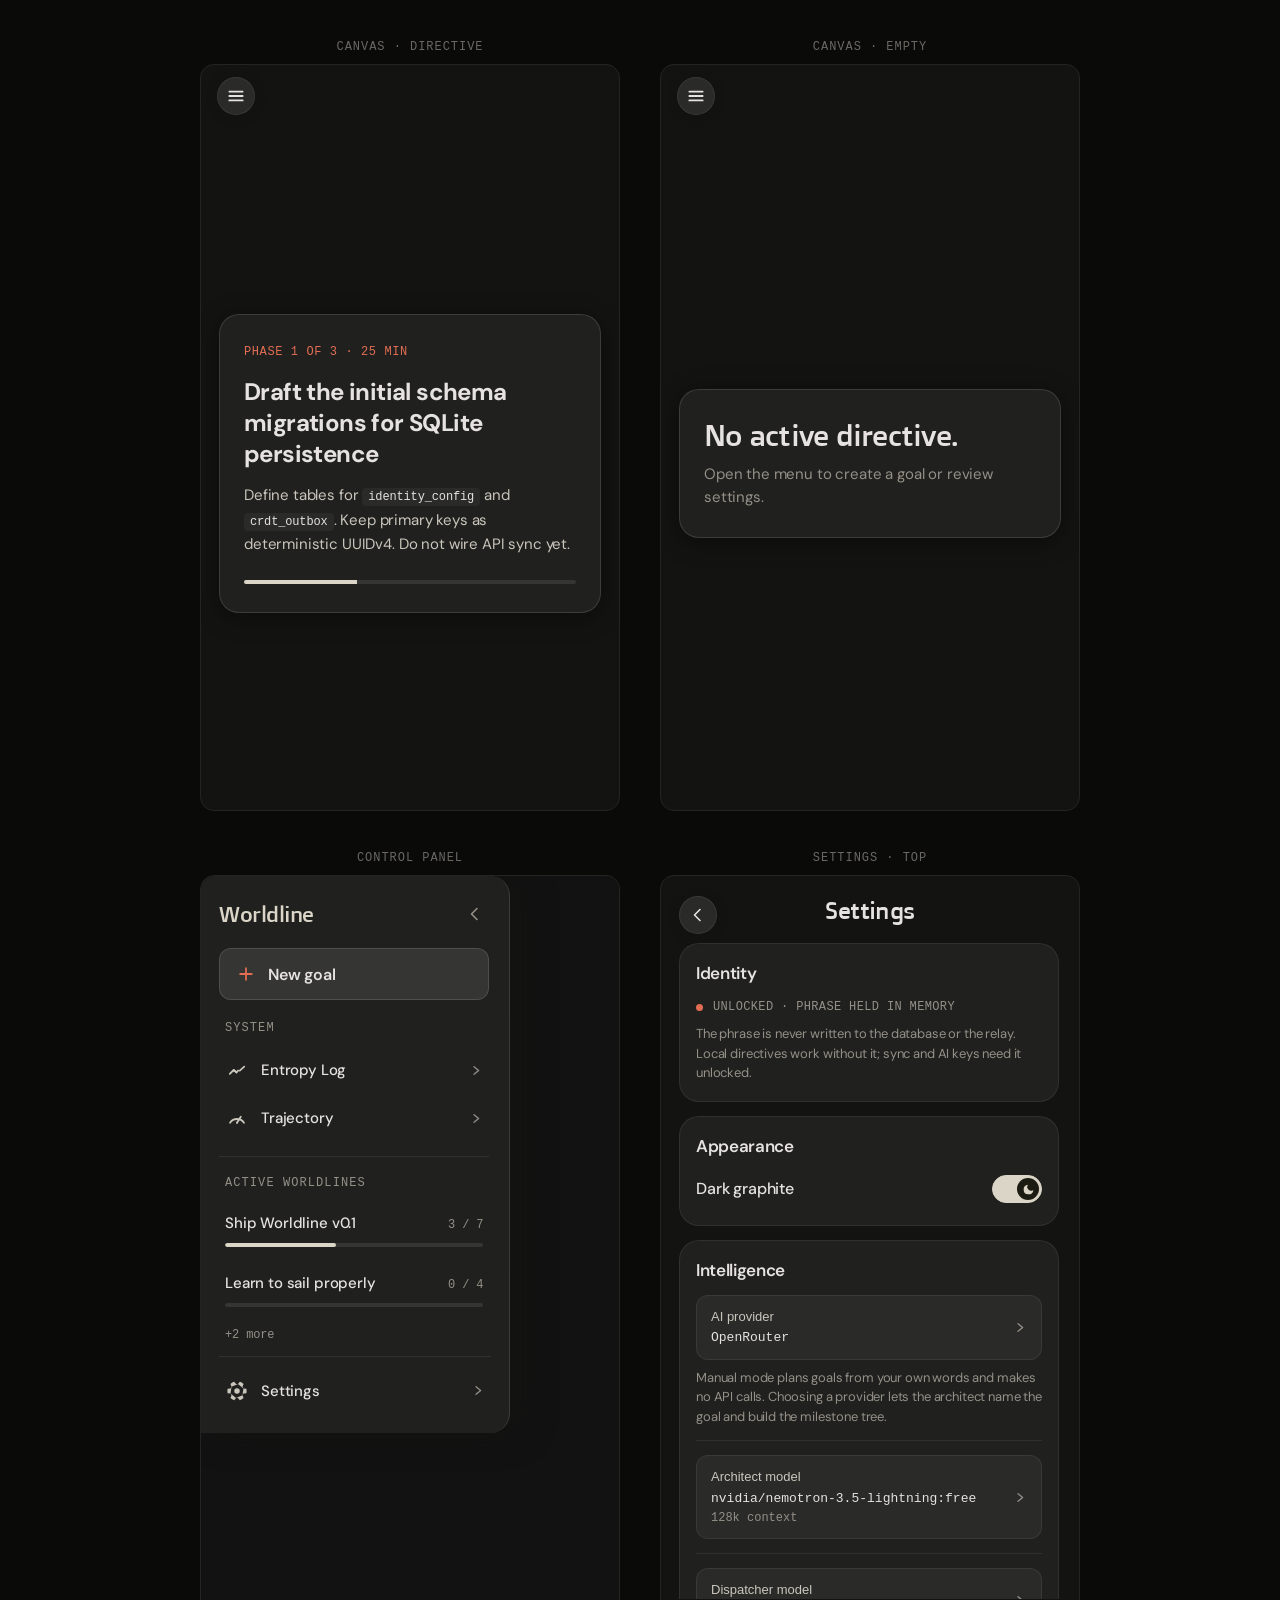
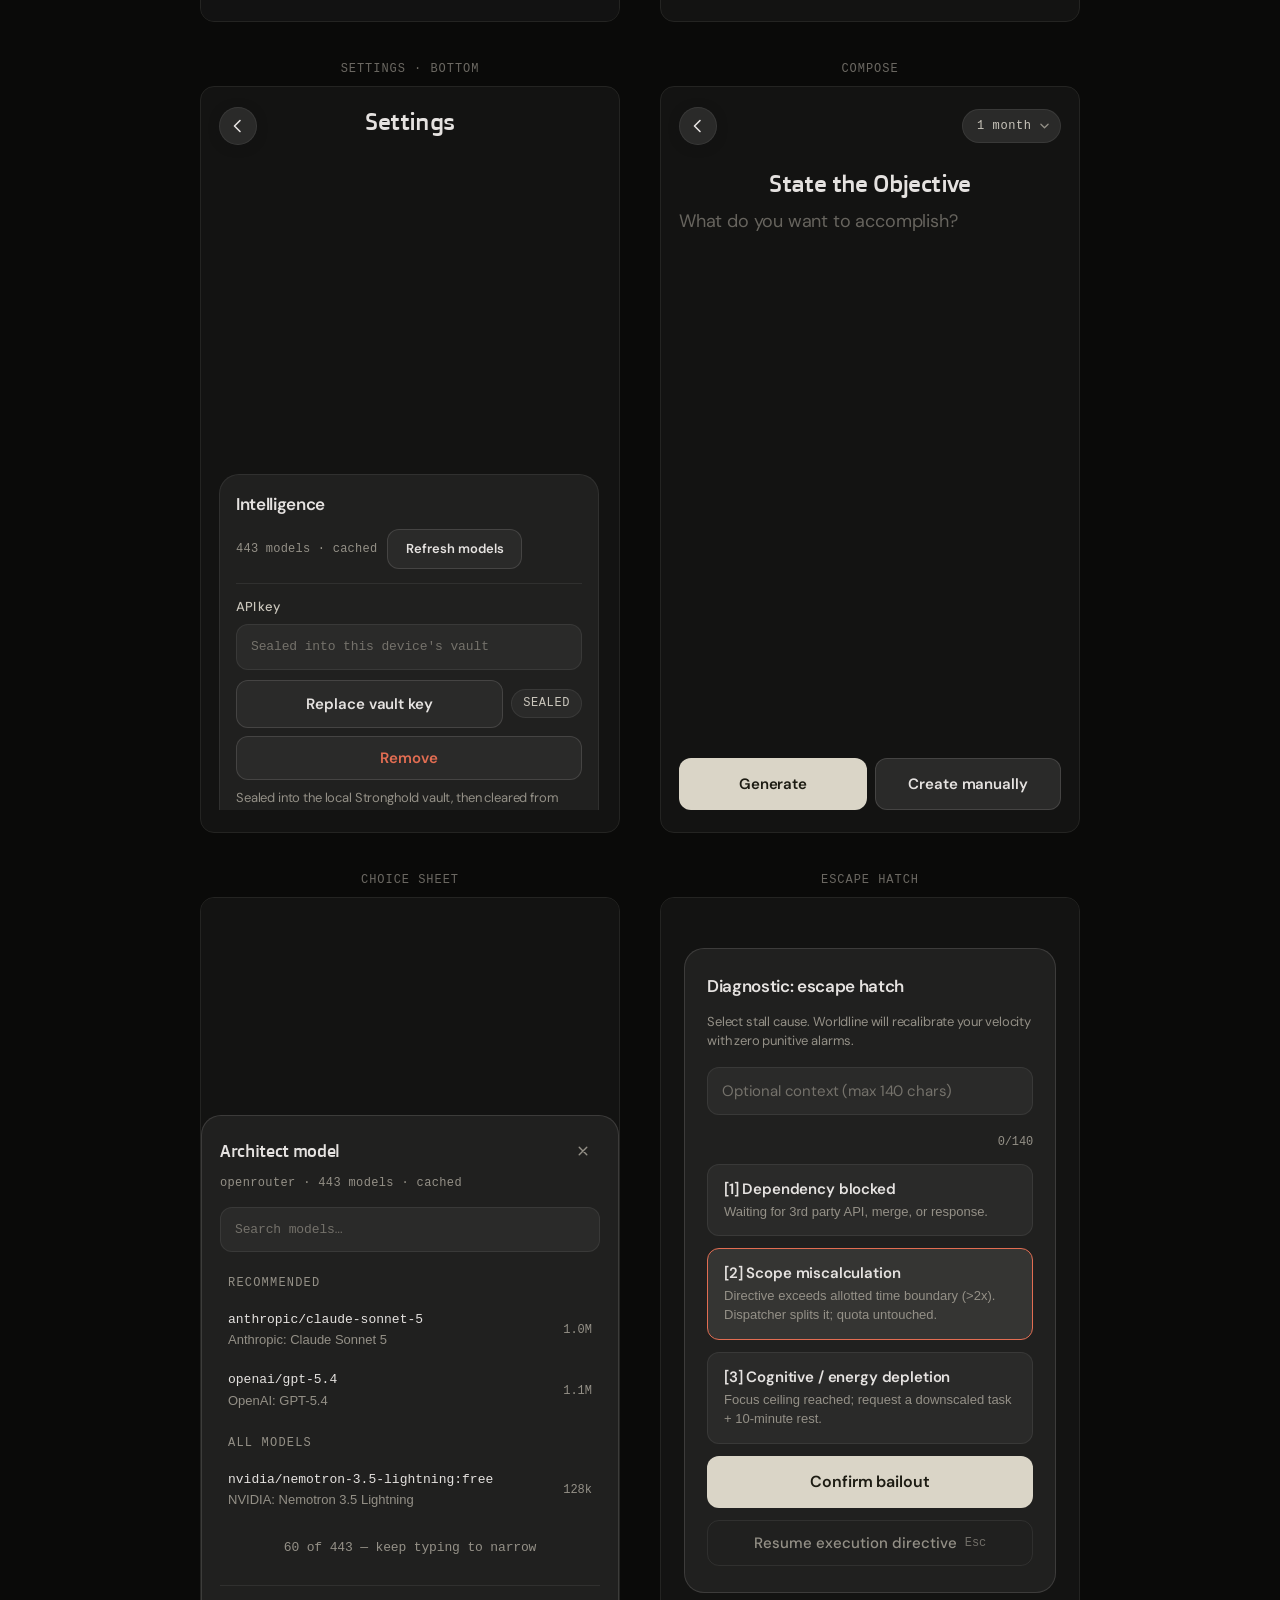
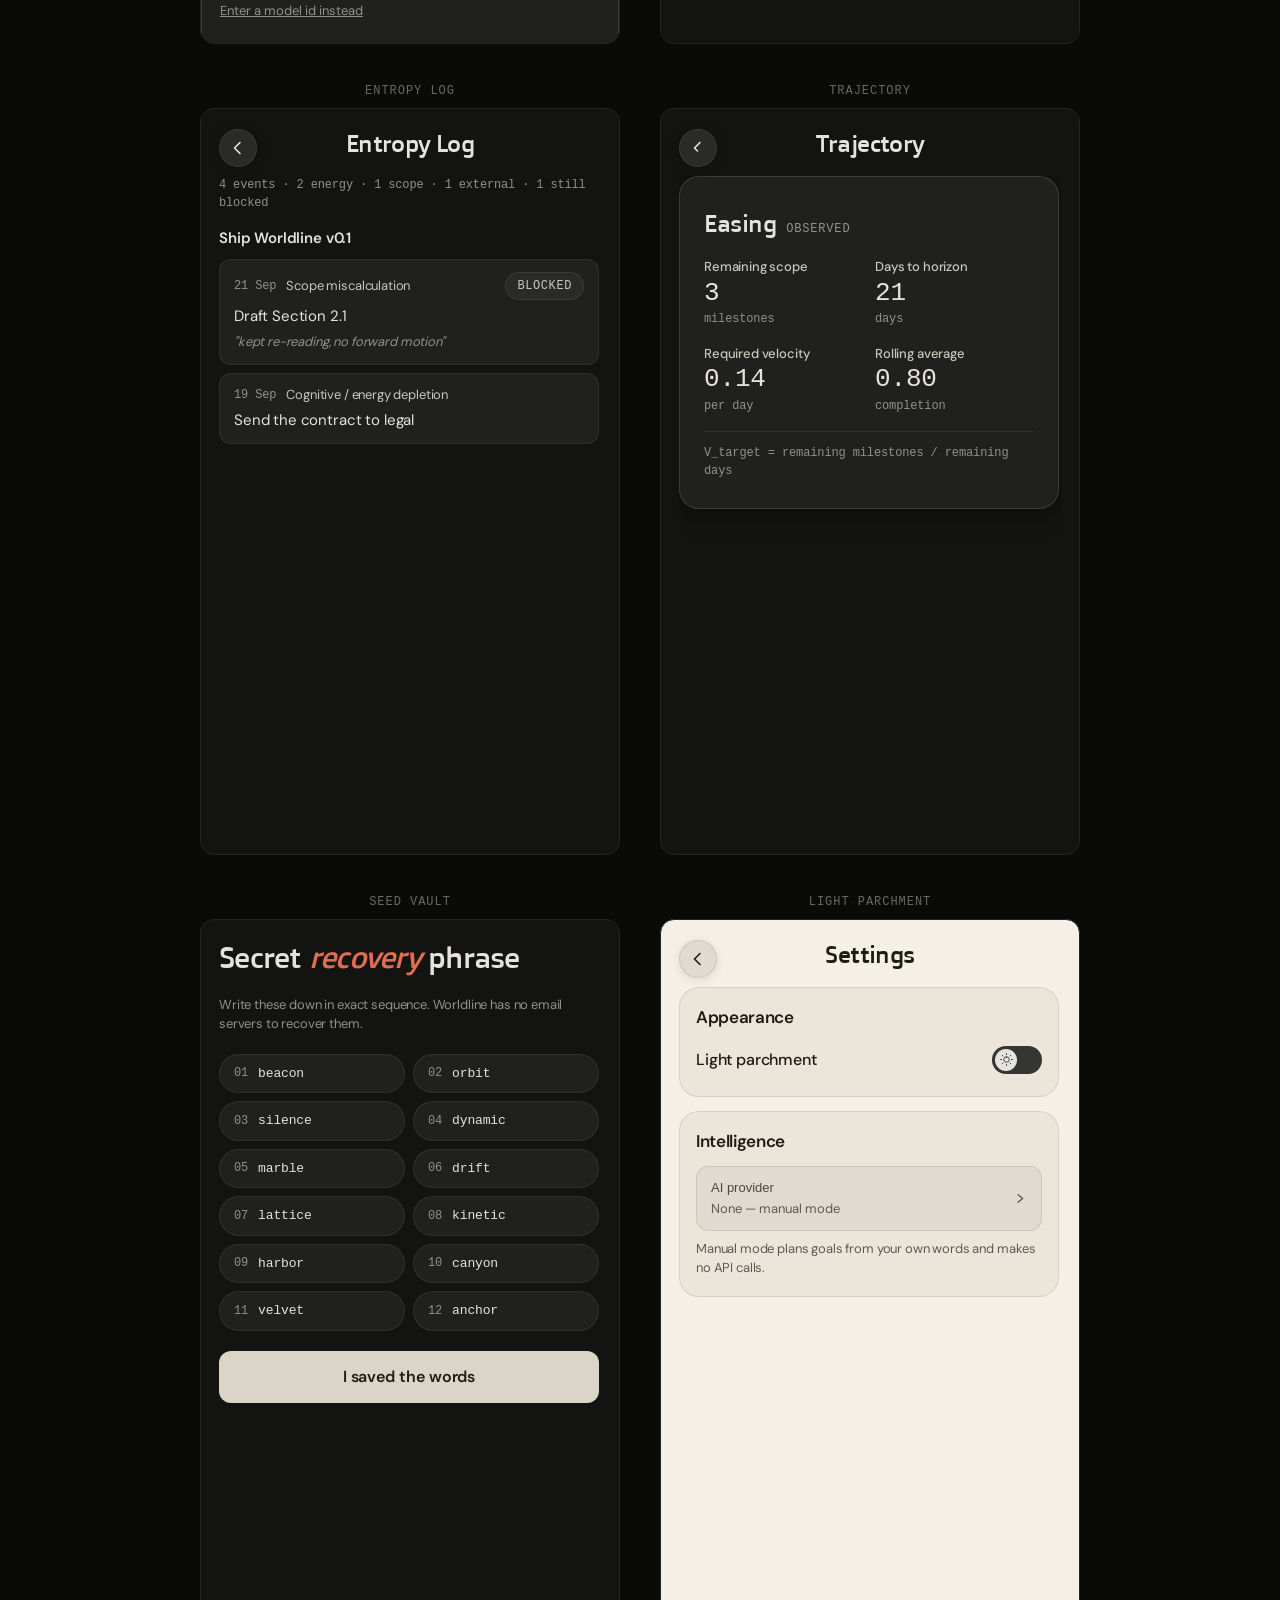
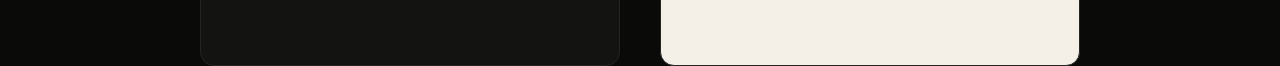
==== crates/wl-app/ui/preview.html @ a393db03 "Remove `set_always_on_top` command and `always_on_top` settings Remove the window pin feature (PRD d" ====
<!DOCTYPE html>
<!--
  Worldline design preview — a static render of every screen's markup
  against the real `public/wl.css`.

  WHY THIS EXISTS. Verifying the UI has historically meant running the
  Tauri shell (needs gtk/webkit headers) or `dx serve` and driving a real
  browser. Both are slow, and `dx serve` needs the wasm module to boot
  before anything is visible, which makes a headless screenshot of a
  partially-booted app worthless. So the visual pass had been done by
  reading the stylesheet, which is exactly how thirteen rules came to
  reference a token that was defined nowhere.

  This harness removes the wasm from the loop entirely: the markup below
  is the same class structure the rsx emits, and it loads the same
  stylesheet the app ships. What you see is what the app renders. It is
  DEV-ONLY and deliberately NOT copied into the Tauri bundle — it lives
  beside `index.html` rather than in `public/`, so `dx`'s asset copier
  never sees it.

  Open it directly:  firefox crates/wl-app/ui/preview.html
  or serve the ui/ directory and visit /preview.html.
-->
<html lang="en">
  <head>
    <meta charset="UTF-8" />
    <meta name="viewport" content="width=device-width, initial-scale=1.0" />
    <title>Worldline — design preview</title>
    <link rel="stylesheet" href="./public/wl.css" />
    <style>
      /* Harness chrome ONLY. Nothing here touches a wl- class. */
      body {
        max-width: none;
        background: #0a0a09;
        overflow: auto;
        padding: 40px 20px 80px;
      }
      .harness {
        display: flex;
        flex-wrap: wrap;
        gap: 40px;
        align-items: flex-start;
        justify-content: center;
      }
      .frame {
        display: flex;
        flex-direction: column;
        gap: 10px;
        align-items: center;
      }
      .frame > figcaption {
        font: 500 12px ui-monospace, Menlo, monospace;
        letter-spacing: 0.08em;
        text-transform: uppercase;
        color: #6b6862;
      }
      /* Exactly the app's own viewport, so what is checked here is the
         layout that ships. */
      .phone {
        width: 420px;
        height: 747px;
        position: relative;
        overflow: hidden;
        border-radius: 14px;
        border: 1px solid #242422;
        background: var(--wl-canvas);
        display: flex;
        flex-direction: column;
        padding: 20px 18px 22px;
      }
      .phone > * { flex: 1; min-height: 0; }
    </style>
  </head>
  <body>
    <div class="harness">

      <!-- ================= CANVAS: active directive ================= -->
      <figure class="frame">
        <figcaption>canvas · directive</figcaption>
        <div class="phone">
          <div class="wl-root">
            <div class="wl-float-layer">
              <button class="wl-circle-btn wl-float-menu" aria-label="Open navigation">
                <svg class="wl-icon wl-icon-menu" viewBox="0 0 18 18" fill="none" stroke="currentColor" stroke-width="1.6" stroke-linecap="round" aria-hidden="true"><path d="M3 5h12M3 9h12M3 13h12" /></svg>
              </button>
            </div>
            <main class="wl-directive-container">
              <div class="wl-directive-card wl-card-enter">
                <div class="wl-directive-step-badge">Phase 1 of 3 · 25 min</div>
                <h1 class="wl-directive-title">Draft the initial schema migrations for SQLite persistence</h1>
                <p class="wl-directive-instruction">Define tables for <code class="wl-code">identity_config</code> and <code class="wl-code">crdt_outbox</code>. Keep primary keys as deterministic UUIDv4. Do not wire API sync yet.</p>
                <div class="wl-progress-track"><div class="wl-progress-bar" style="width: 34%"></div></div>
              </div>
            </main>
          </div>
        </div>
      </figure>

      <!-- ================= CANVAS: empty ================= -->
      <figure class="frame">
        <figcaption>canvas · empty</figcaption>
        <div class="phone">
          <div class="wl-root">
            <div class="wl-float-layer">
              <button class="wl-circle-btn wl-float-menu" aria-label="Open navigation">
                <svg class="wl-icon wl-icon-menu" viewBox="0 0 18 18" fill="none" stroke="currentColor" stroke-width="1.6" stroke-linecap="round" aria-hidden="true"><path d="M3 5h12M3 9h12M3 13h12" /></svg>
              </button>
            </div>
            <main class="wl-directive-container">
              <div class="wl-directive-card">
                <h1 class="wl-serif-title">No active directive.</h1>
                <p class="wl-body-muted">Open the menu to create a goal or review settings.</p>
              </div>
            </main>
          </div>
        </div>
      </figure>

      <!-- ================= CONTROL PANEL: with goals ================= -->
      <figure class="frame">
        <figcaption>control panel</figcaption>
        <div class="phone" style="padding: 0">
          <div class="wl-modal-backdrop wl-nav-backdrop" style="position: absolute">
            <div class="wl-nav-sheet">
              <div class="wl-nav-top">
                <h2 class="wl-nav-wordmark">Worldline</h2>
                <button class="wl-nav-close" aria-label="Close control panel">
                  <svg class="wl-icon wl-icon-back" viewBox="0 0 18 18" fill="none" stroke="currentColor" stroke-width="1.6" stroke-linecap="round" stroke-linejoin="round" aria-hidden="true"><path d="M11 3.5 5.5 9l5.5 5.5" /></svg>
                </button>
              </div>
              <div class="wl-scroll-region wl-nav-scroll">
                <button class="wl-nav-primary">
                  <span class="wl-nav-primary-glyph">
                    <svg class="wl-icon wl-icon-new" viewBox="0 0 18 18" fill="none" stroke="currentColor" stroke-width="1.6" stroke-linecap="round" aria-hidden="true"><path d="M9 3.75v10.5M3.75 9h10.5" /></svg>
                  </span>
                  <span>New goal</span>
                </button>
                <div class="wl-nav-group">
                  <div class="wl-nav-label">System</div>
                  <button class="wl-nav-row">
                    <span class="wl-nav-row-icon">
                      <svg class="wl-icon wl-icon-entropy" viewBox="0 0 18 18" fill="none" stroke="currentColor" stroke-width="1.6" stroke-linecap="round" stroke-linejoin="round" aria-hidden="true"><path d="M2.5 12.5 6 9l2.5 2.2" /><path d="M11.5 9.5 15.5 6" /><path d="M6 9 8.5 11.2 10 9.5" /></svg>
                    </span>
                    <span class="wl-nav-row-label">Entropy Log</span>
                    <span class="wl-nav-chevron">
                      <svg class="wl-icon wl-icon-chevron" viewBox="0 0 18 18" fill="none" stroke="currentColor" stroke-width="1.6" stroke-linecap="round" stroke-linejoin="round" aria-hidden="true"><path d="M7.25 4.5 12.75 9l-5.5 4.5" /></svg>
                    </span>
                  </button>
                  <button class="wl-nav-row">
                    <span class="wl-nav-row-icon">
                      <svg class="wl-icon wl-icon-velocity" viewBox="0 0 18 18" fill="none" stroke="currentColor" stroke-width="1.6" stroke-linecap="round" stroke-linejoin="round" aria-hidden="true"><path d="M2.75 13.25a7.5 7.5 0 0 1 12.5 0" /><path d="M9 13.25 12.4 7.9" /><path d="M9 13.25h.01" /></svg>
                    </span>
                    <span class="wl-nav-row-label">Trajectory</span>
                    <span class="wl-nav-chevron">
                      <svg class="wl-icon wl-icon-chevron" viewBox="0 0 18 18" fill="none" stroke="currentColor" stroke-width="1.6" stroke-linecap="round" stroke-linejoin="round" aria-hidden="true"><path d="M7.25 4.5 12.75 9l-5.5 4.5" /></svg>
                    </span>
                  </button>
                </div>
                <div class="wl-nav-group">
                  <div class="wl-nav-label">Active worldlines</div>
                  <div class="wl-worldline">
                    <div class="wl-worldline-top">
                      <span class="wl-worldline-title">Ship Worldline v0.1</span>
                      <span class="wl-worldline-count">3 / 7</span>
                    </div>
                    <div class="wl-worldline-track"><div class="wl-worldline-fill" style="width: 43%"></div></div>
                  </div>
                  <div class="wl-worldline">
                    <div class="wl-worldline-top">
                      <span class="wl-worldline-title">Learn to sail properly</span>
                      <span class="wl-worldline-count">0 / 4</span>
                    </div>
                    <div class="wl-worldline-track"><div class="wl-worldline-fill" style="width: 0%"></div></div>
                  </div>
                  <p class="wl-nav-more">+2 more</p>
                </div>
              </div>
              <div class="wl-nav-foot">
                <button class="wl-nav-row">
                  <span class="wl-nav-row-icon">
                    <svg class="wl-icon wl-icon-settings" viewBox="0 0 24 24" fill="currentColor" aria-hidden="true"><path fill-rule="evenodd" d="M19.05 9.15 L22.23 9.64 A10.5 10.5 0 0 1 22.23 14.36 L19.05 14.85 A7.6 7.6 0 0 1 17.99 16.68 M17.99 16.68 L19.16 19.68 A10.5 10.5 0 0 1 15.07 22.04 L13.06 19.53 A7.6 7.6 0 0 1 10.94 19.53 M10.94 19.53 L8.93 22.04 A10.5 10.5 0 0 1 4.84 19.68 L6.01 16.68 A7.6 7.6 0 0 1 4.95 14.85 M4.95 14.85 L1.77 14.36 A10.5 10.5 0 0 1 1.77 9.64 L4.95 9.15 A7.6 7.6 0 0 1 6.01 7.32 M6.01 7.32 L4.84 4.32 A10.5 10.5 0 0 1 8.93 1.96 L10.94 4.47 A7.6 7.6 0 0 1 13.06 4.47 M13.06 4.47 L15.07 1.96 A10.5 10.5 0 0 1 19.16 4.32 L17.99 7.32 A7.6 7.6 0 0 1 19.05 9.15 M9 12a3 3 0 1 0 6 0a3 3 0 1 0 -6 0Z" /></svg>
                  </span>
                  <span class="wl-nav-row-label">Settings</span>
                  <span class="wl-nav-chevron">
                    <svg class="wl-icon wl-icon-chevron" viewBox="0 0 18 18" fill="none" stroke="currentColor" stroke-width="1.6" stroke-linecap="round" stroke-linejoin="round" aria-hidden="true"><path d="M7.25 4.5 12.75 9l-5.5 4.5" /></svg>
                  </span>
                </button>
              </div>
            </div>
          </div>
        </div>
      </figure>

      <!-- ================= SETTINGS: top ================= -->
      <figure class="frame">
        <figcaption>settings · top</figcaption>
        <div class="phone">
          <div class="wl-page">
            <div class="wl-page-head">
              <button class="wl-circle-btn wl-back" aria-label="Back to the line">
                <svg class="wl-icon wl-icon-back" viewBox="0 0 18 18" fill="none" stroke="currentColor" stroke-width="1.6" stroke-linecap="round" stroke-linejoin="round" aria-hidden="true"><path d="M11 3.5 5.5 9l5.5 5.5" /></svg>
              </button>
              <h1 class="wl-page-title">Settings</h1>
            </div>
            <div class="wl-scroll-region">
              <section class="wl-section">
                <h2 class="wl-section-title">Identity</h2>
                <div class="wl-fieldset">
                  <p class="wl-status"><span class="wl-status-dot wl-status-dot-sealed"></span>unlocked · phrase held in memory</p>
                  <p class="wl-hint">The phrase is never written to the database or the relay. Local directives work without it; sync and AI keys need it unlocked.</p>
                </div>
              </section>
              <section class="wl-section">
                <h2 class="wl-section-title">Appearance</h2>
                <div class="wl-fieldset">
                  <button class="wl-switch" role="switch" aria-checked="true">
                    <span class="wl-switch-label">Dark graphite</span>
                    <span class="wl-switch-track">
                      <span class="wl-switch-knob">
                        <svg class="wl-icon wl-icon-moon" viewBox="0 0 24 24" fill="currentColor" aria-hidden="true"><path d="M21 12.79A9 9 0 1 1 11.21 3 7 7 0 0 0 21 12.79Z" /></svg>
                      </span>
                    </span>
                  </button>
                </div>
              </section>
              <section class="wl-section">
                <h2 class="wl-section-title">Intelligence</h2>
                <div class="wl-fieldset">
                  <button class="wl-value-row">
                    <span class="wl-value-row-label">AI provider</span>
                    <span class="wl-value-row-value">OpenRouter</span>
                    <span class="wl-value-row-go"><svg class="wl-icon wl-icon-chevron" viewBox="0 0 18 18" fill="none" stroke="currentColor" stroke-width="1.6" stroke-linecap="round" stroke-linejoin="round" aria-hidden="true"><path d="M7.25 4.5 12.75 9l-5.5 4.5" /></svg></span>
                  </button>
                  <p class="wl-hint">Manual mode plans goals from your own words and makes no API calls. Choosing a provider lets the architect name the goal and build the milestone tree.</p>
                </div>
                <div class="wl-fieldset">
                  <button class="wl-value-row">
                    <span class="wl-value-row-label">Architect model</span>
                    <span class="wl-value-row-value">nvidia/nemotron-3.5-lightning:free</span>
                    <span class="wl-value-row-meta">128k context</span>
                    <span class="wl-value-row-go"><svg class="wl-icon wl-icon-chevron" viewBox="0 0 18 18" fill="none" stroke="currentColor" stroke-width="1.6" stroke-linecap="round" stroke-linejoin="round" aria-hidden="true"><path d="M7.25 4.5 12.75 9l-5.5 4.5" /></svg></span>
                  </button>
                </div>
                <div class="wl-fieldset">
                  <button class="wl-value-row">
                    <span class="wl-value-row-label">Dispatcher model</span>
                    <span class="wl-value-row-value wl-value-row-value--empty">Not selected</span>
                    <span class="wl-value-row-go"><svg class="wl-icon wl-icon-chevron" viewBox="0 0 18 18" fill="none" stroke="currentColor" stroke-width="1.6" stroke-linecap="round" stroke-linejoin="round" aria-hidden="true"><path d="M7.25 4.5 12.75 9l-5.5 4.5" /></svg></span>
                  </button>
                </div>
              </section>
            </div>
          </div>
        </div>
      </figure>

      <!-- ================= SETTINGS: bottom ================= -->
      <figure class="frame">
        <figcaption>settings · bottom</figcaption>
        <div class="phone">
          <div class="wl-page">
            <div class="wl-page-head">
              <button class="wl-circle-btn wl-back" aria-label="Back to the line">
                <svg class="wl-icon wl-icon-back" viewBox="0 0 18 18" fill="none" stroke="currentColor" stroke-width="1.6" stroke-linecap="round" stroke-linejoin="round" aria-hidden="true"><path d="M11 3.5 5.5 9l5.5 5.5" /></svg>
              </button>
              <h1 class="wl-page-title">Settings</h1>
            </div>
            <div class="wl-scroll-region" style="padding-top: 320px">
              <section class="wl-section">
                <h2 class="wl-section-title">Intelligence</h2>
                <div class="wl-fieldset">
                  <div class="wl-catalog-status">
                    <span class="wl-mono">443 models · cached</span>
                    <button class="wl-btn-ghost wl-btn-compact">Refresh models</button>
                  </div>
                </div>
                <div class="wl-fieldset">
                  <span class="wl-fieldset-label">API key</span>
                  <input class="wl-input wl-input--mono" type="password" placeholder="Sealed into this device's vault" />
                  <div class="wl-inline-actions">
                    <button class="wl-btn-ghost">Replace vault key</button>
                    <span class="wl-chip">sealed</span>
                    <button class="wl-btn-ghost wl-btn-compact wl-btn-danger">Remove</button>
                  </div>
                  <p class="wl-hint">Sealed into the local Stronghold vault, then cleared from this field. Never written to the database, never sent to the relay.</p>
                </div>
              </section>
              <section class="wl-section">
                <h2 class="wl-section-title">Sync</h2>
                <div class="wl-fieldset">
                  <span class="wl-fieldset-label">Relay URL</span>
                  <input class="wl-input wl-input--mono" type="text" value="http://127.0.0.1:8080" />
                  <div class="wl-inline-actions">
                    <button class="wl-btn-ghost wl-btn-compact">Test connection</button>
                  </div>
                </div>
                <div class="wl-fieldset">
                  <button class="wl-sync-cta">
                    <span class="wl-sync-cta-icon">
                      <svg class="wl-icon wl-icon-sync" viewBox="0 0 18 18" fill="none" stroke="currentColor" stroke-width="1.6" stroke-linecap="round" stroke-linejoin="round" aria-hidden="true"><path d="M2.5 7.25a6 6 0 0 1 10.2-2.6l1.3 1.35" /><path d="M14 3.25v2.9h-2.9" /><path d="M15.5 10.75a6 6 0 0 1-10.2 2.6L4 12" /><path d="M4 14.75v-2.9h2.9" /></svg>
                    </span>
                    <span>Sync now</span>
                  </button>
                  <p class="wl-status wl-sync-meta">SYNCED · 42s ago</p>
                </div>
              </section>
            </div>
          </div>
        </div>
      </figure>

      <!-- ================= COMPOSE ================= -->
      <figure class="frame">
        <figcaption>compose</figcaption>
        <div class="phone">
          <div class="wl-page">
            <div class="wl-page-bar">
              <button class="wl-circle-btn wl-back" aria-label="Back to the line">
                <svg class="wl-icon wl-icon-back" viewBox="0 0 18 18" fill="none" stroke="currentColor" stroke-width="1.6" stroke-linecap="round" stroke-linejoin="round" aria-hidden="true"><path d="M11 3.5 5.5 9l5.5 5.5" /></svg>
              </button>
              <select class="wl-horizon" aria-label="Target date">
                <option>1 month</option>
              </select>
            </div>
            <h1 class="wl-page-title wl-page-title--compose">State the Objective</h1>
            <textarea class="wl-compose" rows="1" placeholder="What do you want to accomplish?"></textarea>
            <div class="wl-actions-row">
              <button class="wl-btn-primary">Generate</button>
              <button class="wl-btn-ghost">Create manually</button>
            </div>
          </div>
        </div>
      </figure>

      <!-- ================= CHOICE SHEET ================= -->
      <figure class="frame">
        <figcaption>choice sheet</figcaption>
        <div class="phone" style="padding: 0">
          <div class="wl-modal-backdrop wl-picker-backdrop" style="position: absolute">
            <div class="wl-picker-sheet">
              <div class="wl-picker-head">
                <h2 class="wl-picker-title">Architect model</h2>
                <button class="wl-picker-close" aria-label="Close">
                  <svg class="wl-icon wl-icon-close" viewBox="0 0 18 18" fill="none" stroke="currentColor" stroke-width="1.6" stroke-linecap="round" aria-hidden="true"><path d="M4.75 4.75 13.25 13.25M13.25 4.75 4.75 13.25" /></svg>
                </button>
              </div>
              <p class="wl-picker-sub">openrouter · 443 models · cached</p>
              <div class="wl-picker-search">
                <input class="wl-input wl-picker-input" type="search" placeholder="Search models…" />
              </div>
              <div class="wl-picker-list">
                <div class="wl-picker-group">Recommended</div>
                <button class="wl-picker-row">
                  <span class="wl-picker-row-id">anthropic/claude-sonnet-5</span>
                  <span class="wl-picker-row-name">Anthropic: Claude Sonnet 5</span>
                  <span class="wl-picker-row-ctx">1.0M</span>
                </button>
                <button class="wl-picker-row">
                  <span class="wl-picker-row-id">openai/gpt-5.4</span>
                  <span class="wl-picker-row-name">OpenAI: GPT-5.4</span>
                  <span class="wl-picker-row-ctx">1.1M</span>
                </button>
                <div class="wl-picker-group">All models</div>
                <button class="wl-picker-row">
                  <span class="wl-picker-row-id">nvidia/nemotron-3.5-lightning:free</span>
                  <span class="wl-picker-row-name">NVIDIA: Nemotron 3.5 Lightning</span>
                  <span class="wl-picker-row-ctx">128k</span>
                </button>
                <p class="wl-picker-more">60 of 443 — keep typing to narrow</p>
              </div>
              <div class="wl-picker-manual">
                <button class="wl-picker-manual-toggle">Enter a model id instead</button>
              </div>
            </div>
          </div>
        </div>
      </figure>

      <!-- ================= ESCAPE HATCH ================= -->
      <figure class="frame">
        <figcaption>escape hatch</figcaption>
        <div class="phone" style="padding: 0">
          <div class="wl-modal-backdrop wl-modal-centered" style="position: absolute">
            <div class="wl-modal-sheet wl-modal-centered-sheet">
              <h2 class="wl-modal-header">Diagnostic: escape hatch</h2>
              <p class="wl-modal-sub">Select stall cause. Worldline will recalibrate your velocity with zero punitive alarms.</p>
              <input class="wl-input" type="text" placeholder="Optional context (max 140 chars)" />
              <p class="wl-char-count">0/140</p>
              <button class="wl-bailout-reason" aria-pressed="false">
                <div class="wl-bailout-reason-title">[1] Dependency blocked</div>
                <div class="wl-bailout-reason-sub">Waiting for 3rd party API, merge, or response.</div>
              </button>
              <button class="wl-bailout-reason" aria-pressed="true">
                <div class="wl-bailout-reason-title">[2] Scope miscalculation</div>
                <div class="wl-bailout-reason-sub">Directive exceeds allotted time boundary (&gt;2x). Dispatcher splits it; quota untouched.</div>
              </button>
              <button class="wl-bailout-reason" aria-pressed="false">
                <div class="wl-bailout-reason-title">[3] Cognitive / energy depletion</div>
                <div class="wl-bailout-reason-sub">Focus ceiling reached; request a downscaled task + 10-minute rest.</div>
              </button>
              <button class="wl-btn-primary">Confirm bailout</button>
              <button class="wl-btn-escape"><span>Resume execution directive</span><kbd class="wl-kbd-subtle">Esc</kbd></button>
            </div>
          </div>
        </div>
      </figure>

      <!-- ================= ENTROPY LOG ================= -->
      <figure class="frame">
        <figcaption>entropy log</figcaption>
        <div class="phone">
          <div class="wl-page">
            <div class="wl-page-head">
              <button class="wl-circle-btn wl-back" aria-label="Back to the line">
                <svg class="wl-icon wl-icon-back" viewBox="0 0 18 18" fill="none" stroke="currentColor" stroke-width="1.6" stroke-linecap="round" stroke-linejoin="round" aria-hidden="true"><path d="M11 3.5 5.5 9l5.5 5.5" /></svg>
              </button>
              <h1 class="wl-page-title">Entropy Log</h1>
            </div>
            <div class="wl-scroll-region">
              <p class="wl-entropy-summary">4 events · 2 energy · 1 scope · 1 external · 1 still blocked</p>
              <div class="wl-entropy-group">
                <h2 class="wl-entropy-goal">Ship Worldline v0.1</h2>
                <div class="wl-entropy-entry">
                  <div class="wl-entropy-row">
                    <span class="wl-entropy-date">21 Sep</span>
                    <span class="wl-entropy-reason">Scope miscalculation</span>
                    <span class="wl-chip">blocked</span>
                  </div>
                  <p class="wl-entropy-directive">Draft Section 2.1</p>
                  <p class="wl-entropy-note">"kept re-reading, no forward motion"</p>
                </div>
                <div class="wl-entropy-entry">
                  <div class="wl-entropy-row">
                    <span class="wl-entropy-date">19 Sep</span>
                    <span class="wl-entropy-reason">Cognitive / energy depletion</span>
                  </div>
                  <p class="wl-entropy-directive">Send the contract to legal</p>
                </div>
              </div>
            </div>
          </div>
        </div>
      </figure>

      <!-- ================= TRAJECTORY ================= -->
      <figure class="frame">
        <figcaption>trajectory</figcaption>
        <div class="phone">
          <div class="wl-page">
            <div class="wl-page-head">
              <button class="wl-circle-btn wl-back" aria-label="Back to the line">
                <svg class="wl-icon wl-icon-back" viewBox="0 0 18 18" fill="none" stroke="currentColor" stroke-width="1.6" stroke-linecap="round" stroke-linejoin="round" aria-hidden="true"><path d="M11 3.5 5.5 9l3 3" /></svg>
              </button>
              <h1 class="wl-page-title">Trajectory</h1>
            </div>
            <div class="wl-scroll-region">
              <div class="wl-directive-card wl-traj-card">
                <div class="wl-traj-pace">
                  <span class="wl-traj-pace-label">Easing</span>
                  <span class="wl-traj-pace-note">observed</span>
                </div>
                <div class="wl-traj-grid">
                  <div class="wl-traj-cell"><span class="wl-traj-k">Remaining scope</span><span class="wl-traj-v">3</span><span class="wl-traj-u">milestones</span></div>
                  <div class="wl-traj-cell"><span class="wl-traj-k">Days to horizon</span><span class="wl-traj-v">21</span><span class="wl-traj-u">days</span></div>
                  <div class="wl-traj-cell"><span class="wl-traj-k">Required velocity</span><span class="wl-traj-v">0.14</span><span class="wl-traj-u">per day</span></div>
                  <div class="wl-traj-cell"><span class="wl-traj-k">Rolling average</span><span class="wl-traj-v">0.80</span><span class="wl-traj-u">completion</span></div>
                </div>
                <p class="wl-body-muted wl-traj-formula">V_target = remaining milestones / remaining days</p>
              </div>
            </div>
          </div>
        </div>
      </figure>

      <!-- ================= SEED VAULT ================= -->
      <figure class="frame">
        <figcaption>seed vault</figcaption>
        <div class="phone">
          <div class="wl-scroll-region">
            <section class="wl-seed-vault">
              <div class="wl-seed-header">
                <h2 class="wl-serif-title">Secret <span class="wl-italic-accent">recovery</span> phrase</h2>
                <p class="wl-seed-sub">Write these down in exact sequence. Worldline has no email servers to recover them.</p>
              </div>
              <div class="wl-seed-grid">
                <div class="wl-seed-token"><span class="wl-seed-num">01</span> beacon</div>
                <div class="wl-seed-token"><span class="wl-seed-num">02</span> orbit</div>
                <div class="wl-seed-token"><span class="wl-seed-num">03</span> silence</div>
                <div class="wl-seed-token"><span class="wl-seed-num">04</span> dynamic</div>
                <div class="wl-seed-token"><span class="wl-seed-num">05</span> marble</div>
                <div class="wl-seed-token"><span class="wl-seed-num">06</span> drift</div>
                <div class="wl-seed-token"><span class="wl-seed-num">07</span> lattice</div>
                <div class="wl-seed-token"><span class="wl-seed-num">08</span> kinetic</div>
                <div class="wl-seed-token"><span class="wl-seed-num">09</span> harbor</div>
                <div class="wl-seed-token"><span class="wl-seed-num">10</span> canyon</div>
                <div class="wl-seed-token"><span class="wl-seed-num">11</span> velvet</div>
                <div class="wl-seed-token"><span class="wl-seed-num">12</span> anchor</div>
              </div>
              <button class="wl-btn-primary">I saved the words</button>
            </section>
          </div>
        </div>
      </figure>

      <!-- ================= LIGHT THEME ================= -->
      <figure class="frame">
        <figcaption>light parchment</figcaption>
        <div class="phone" data-theme="light" style="--wl-canvas: var(--wl-light-canvas); --wl-surface-card: var(--wl-light-card); --wl-surface-elevated: var(--wl-light-elevated); --wl-text-primary: var(--wl-light-text-primary); --wl-text-secondary: var(--wl-light-text-secondary); --wl-text-muted: var(--wl-light-text-muted); --wl-border-subtle: rgba(29,28,19,0.10); --wl-border-strong: rgba(29,28,19,0.18); --wl-accent-coral: #D8583B; --wl-cta-bg: var(--wl-light-cta); --wl-text-inverse: var(--wl-light-cta-text); color-scheme: light">
          <div class="wl-page">
            <div class="wl-page-head">
              <button class="wl-circle-btn wl-back" aria-label="Back to the line">
                <svg class="wl-icon wl-icon-back" viewBox="0 0 18 18" fill="none" stroke="currentColor" stroke-width="1.6" stroke-linecap="round" stroke-linejoin="round" aria-hidden="true"><path d="M11 3.5 5.5 9l5.5 5.5" /></svg>
              </button>
              <h1 class="wl-page-title">Settings</h1>
            </div>
            <div class="wl-scroll-region">
              <section class="wl-section">
                <h2 class="wl-section-title">Appearance</h2>
                <div class="wl-fieldset">
                  <button class="wl-switch" role="switch" aria-checked="false">
                    <span class="wl-switch-label">Light parchment</span>
                    <span class="wl-switch-track">
                      <span class="wl-switch-knob">
                        <svg class="wl-icon wl-icon-sun" viewBox="0 0 24 24" fill="none" stroke="currentColor" stroke-width="1.6" stroke-linecap="round" aria-hidden="true"><path d="M12 7a5 5 0 1 0 0 10 5 5 0 1 0 0-10Z" /><path d="M12 1v2M12 21v2M4.22 4.22l1.42 1.42M18.36 18.36l1.42 1.42M1 12h2M21 12h2M4.22 19.78l1.42-1.42M18.36 5.64l1.42-1.42" /></svg>
                      </span>
                    </span>
                  </button>
                </div>
              </section>
              <section class="wl-section">
                <h2 class="wl-section-title">Intelligence</h2>
                <div class="wl-fieldset">
                  <button class="wl-value-row">
                    <span class="wl-value-row-label">AI provider</span>
                    <span class="wl-value-row-value wl-value-row-value--empty">None — manual mode</span>
                    <span class="wl-value-row-go"><svg class="wl-icon wl-icon-chevron" viewBox="0 0 18 18" fill="none" stroke="currentColor" stroke-width="1.6" stroke-linecap="round" stroke-linejoin="round" aria-hidden="true"><path d="M7.25 4.5 12.75 9l-5.5 4.5" /></svg></span>
                  </button>
                  <p class="wl-hint">Manual mode plans goals from your own words and makes no API calls.</p>
                </div>
              </section>
            </div>
          </div>
        </div>
      </figure>

    </div>
  </body>
</html>
---- crates/wl-app/ui/public/wl.css ----
/* ==========================================================================
   Worldline Design System — calm, sovereign, tactile.
   9:16 canvas (420×747 desktop discipline).

   Redesigned 2026-09-27. The three load-bearing changes, in order of how
   much they were hurting:

   1. **A 12px type floor.** The previous file had 28 `font-size`
      declarations in the 9–11px band, across eleven classes. The skill's
      own floor for mono telemetry is 12px (`--text-mono-hud: 0.75rem`),
      so the CSS had drifted below its own spec, and a Settings page
      stacked three label tiers at 11px / 11px / 12px that differed by
      one pixel of letter-spacing. Every size is now a named token, and
      nothing is below 12px. See §1.

   2. **Three text steps, not four.** There *was* a fourth step,
      `--wl-text-tertiary`, used by thirteen rules and **defined in none
      of them**. A `color: var(--wl-text-tertiary)` declaration naming an
      undefined custom property is invalid at computed-value time, so
      every one of those properties silently INHERITED — which is why the
      control panel's "SYSTEM TELEMETRY" and "ACTIVE WORLDLINES" group
      labels rendered at full `--wl-text-primary`, brighter than the
      15px rows they were heading. The ladder is now primary → secondary
      → muted, all three of which clear 5:1 on the card surface, and the
      token that caused the bug does not exist.

   3. **One value-row component.** The provider and the two model slots
      were three different-looking controls, and the provider was a native
      `<select>` that WebKitGTK painted as a near-white field with
      near-invisible text in it — `color-scheme` and `appearance: none`
      do not reliably reach it. See §6.

   Preserved from the previous file: the single floating control, the
   bare compose field, the frictionful escape hatch, the cream CTA, the
   coral beacon's three sanctioned uses, and the readout-not-a-button
   rule for Active Worldlines.
   ========================================================================== */


/* ==========================================================================
   1. Tokens
   ========================================================================== */
:root {
  /* Tell the UA this page is dark. Without it every NATIVE widget — the
     compose screen's horizon pill's dropdown popup, scrollbars, the
     search field's clear button, autofill — renders with the light system
     palette. This is the root cause of the provider select having shipped
     as a white box carrying #E5E2E0 text on it, and it is why §6 retires
     the last native `<select>` from Settings rather than restyling it
     again. */
  color-scheme: dark;

  /* Typography ------------------------------------------------------------ */
  /* Three families, four weights. `Doppio One` is the only serif and it
     is reserved for editorial moments (page titles, the boot wordmark,
     the seed-phrase heading) — never for a control, a row, or a value. */
  --font-sans: 'DM Sans', -apple-system, BlinkMacSystemFont, sans-serif;
  --font-mono: ui-monospace, 'SF Mono', Menlo, Consolas, monospace;
  --font-serif: 'Doppio One', Georgia, 'Times New Roman', serif;

  /* The type scale. Every `font-size` in this file is one of these — there
     are no bare pixel sizes below. The order is the ladder: display down
     to telemetry, and 12px is the floor. */
  --t-display:    30px;  /* serif 400 — hero, boot wordmark             */
  --t-page:       24px;  /* serif 400 — page title, centred             */
  --t-directive:  24px;  /* sans  700 — THE directive                   */
  --t-title:      17px;  /* sans  600 — card & modal headings           */
  --t-lead:       16px;  /* sans  500 — a value worth reading           */
  --t-body:       15px;  /* sans  400 — body copy, nav rows             */
  --t-caption:    13px;  /* sans  400 — notes, hints, empty states      */
  --t-mono-lead:  13px;  /* mono  500 — ids you read character by character */
  --t-mono:       12px;  /* mono  500 — telemetry, counts, HLC, chips   */

  /* Surfaces (dark canvas, the default) ---------------------------------- */
  --wl-canvas:          #131312;  /* matte warm slate                  */
  --wl-surface-card:    #20201F;  /* the directive card, section cards */
  --wl-surface-elevated:#2A2A29;  /* chips, secondary controls, inputs */
  --wl-surface-high:    #353533;  /* hover on elevated, empty tracks   */
  --wl-cta-bg:          #DAD5C7;  /* the warm cream primary            */
  --wl-cta-hover:       #E7E2D4;
  --wl-accent-coral:    #E26D52;  /* beacon — see the three uses below */

  /* Text. Three steps, descending, all legible on `--wl-surface-card`. */
  --wl-text-primary:   #E5E2E0;   /* 12.6:1 — headlines, values, rows   */
  --wl-text-secondary: #CAC6BC;   /*  9.9:1 — instruction, row labels   */
  --wl-text-muted:     #949087;   /*  5.4:1 — notes, meta, group labels  */
  --wl-text-inverse:   #1D1C13;   /* inside the cream CTA               */

  --wl-border-subtle: rgba(229, 226, 224, 0.08);  /* field borders      */
  --wl-border-strong: rgba(229, 226, 224, 0.14);  /* row dividers      */

  /* Light parchment variant ---------------------------------------------- */
  --wl-light-canvas:          #F4F0E8;
  --wl-light-card:            #ECE6DA;
  --wl-light-elevated:        #E0DAD0;
  --wl-light-text-primary:    #1D1C13;
  --wl-light-text-secondary:  #4A4740;
  --wl-light-text-muted:      #5E5A53;
  --wl-light-cta:             #1D1C13;
  --wl-light-cta-text:        #F4F0E8;

  /* Appearance-switch state colours.
     ABSOLUTE on purpose, not derived from the active theme. A switch
     encodes "which theme is selected", not "what is currently rendered",
     so flipping them with `data-theme` would invert the whole control the
     instant it took effect. Still no pure #000 / #FFF (skill §5). */
  --wl-switch-off-track: #353533;
  --wl-switch-off-knob:  #E5E2E0;
  --wl-switch-off-icon:  #353533;
  --wl-switch-on-track:  #DAD5C7;
  --wl-switch-on-knob:   #1D1C13;
  --wl-switch-on-icon:   #DAD5C7;

  /* Radii ---------------------------------------------------------------- */
  --wl-radius-sm:   0.5rem;
  --wl-radius-btn:  0.75rem;
  --wl-radius-card: 1.25rem;
  --wl-radius-pill: 9999px;

  /* Motion ---------------------------------------------------------------- */
  --ease-tactile:     cubic-bezier(0.16, 1, 0.3, 1);
  --duration-instant: 120ms;
  --duration-settle:  200ms;
  --duration-modal:   260ms;

  /* Elevation. The raised look is an elevated surface PLUS a soft drop
     shadow, so a control reads as sitting above the content rather than
     embedded in it. Named once, used by every floating control. */
  --wl-raise: 0 2px 10px rgba(19, 19, 18, 0.55);
  --wl-raise-sheet: 12px 0 32px rgba(19, 19, 18, 0.5);
}

/* The mirror of `color-scheme: dark`: native widgets have to flip with the
   theme or a light-mode popup appears in a parchment page. */
[data-theme="light"] {
  color-scheme: light;
  --wl-canvas:          var(--wl-light-canvas);
  --wl-surface-card:    var(--wl-light-card);
  --wl-surface-elevated:var(--wl-light-elevated);
  --wl-surface-high:    var(--wl-light-elevated);
  --wl-cta-bg:          var(--wl-light-cta);
  --wl-cta-hover:       #31302F;
  --wl-text-primary:    var(--wl-light-text-primary);
  --wl-text-secondary:  var(--wl-light-text-secondary);
  --wl-text-muted:      var(--wl-light-text-muted);
  --wl-text-inverse:    var(--wl-light-cta-text);
  --wl-border-subtle: rgba(29, 28, 19, 0.10);
  --wl-border-strong: rgba(29, 28, 19, 0.18);
  --wl-accent-coral:   #D8583B;
  --wl-raise: 0 2px 10px rgba(29, 28, 19, 0.10);
  --wl-raise-sheet: 12px 0 32px rgba(29, 28, 19, 0.18);
}

* {
  box-sizing: border-box;
  margin: 0;
  padding: 0;
}

html, body, #main {
  height: 100%;
}

body {
  font-family: var(--font-sans);
  font-size: var(--t-body);
  line-height: 1.55;
  letter-spacing: -0.01em;
  background: var(--wl-canvas);
  color: var(--wl-text-primary);
  -webkit-font-smoothing: antialiased;
  /* 9:16 discipline: fixed portrait column, never full-bleed. */
  width: 100%;
  max-width: 420px;
  margin: 0 auto;
  overflow: hidden;
}

#main {
  display: flex;
  flex-direction: column;
  height: 747px;
  max-height: 100vh;
  padding: 20px 18px 22px;
  position: relative;
}

/* The root of every screen. Previously an inline `style` attribute
   repeated verbatim in two components; a rule here means a new screen
   cannot get the flex column subtly wrong. */
.wl-root {
  display: flex;
  flex-direction: column;
  flex: 1;
  min-height: 0;
  outline: none;
}

/* Strict programmatic focus ring (skill §1 Tab traversal). */
button:focus-visible,
input:focus-visible,
textarea:focus-visible,
select:focus-visible,
[tabindex]:focus-visible {
  outline: 1px solid var(--wl-accent-coral);
  outline-offset: 2px;
}

/* Every pressable surface shares one physical response: a 1.5% squash and
   a 1px settle. Two components used to declare their own slightly
   different versions of this. */
button {
  transition: background-color var(--duration-instant) var(--ease-tactile),
              border-color var(--duration-instant) var(--ease-tactile),
              color var(--duration-instant) var(--ease-tactile),
              transform var(--duration-instant) var(--ease-tactile);
}
button:active:not(:disabled) { transform: scale(0.985) translateY(1px); }
button:disabled { cursor: not-allowed; }


/* ==========================================================================
   2. Type primitives
   ========================================================================== */
/* A hero or a screen-defining heading. Serif, and only ever on a screen's
   own subject matter — the boot wordmark, the seed-phrase title, the
   empty-state statement. */
.wl-serif-title {
  font-family: var(--font-serif);
  font-size: var(--t-display);
  font-weight: 400;
  line-height: 1.15;
  letter-spacing: -0.025em;
  color: var(--wl-text-primary);
  margin: 0 0 10px 0;
}

/* The coral italic. The one place coral is decorative rather than a
   beacon, and the skill scopes it to EDITORIAL headings. It is not for
   page titles, section headings, or any control. */
.wl-italic-accent {
  font-style: italic;
  color: var(--wl-accent-coral);
}

.wl-body-muted {
  font-size: var(--t-body);
  line-height: 1.55;
  color: var(--wl-text-muted);
  letter-spacing: -0.01em;
}

/* Monospace for anything numeric or an exact string. `tabular-nums`
   because a figure that reflows as it ticks is unreadable telemetry. */
.wl-mono {
  font-family: var(--font-mono);
  font-size: var(--t-mono);
  letter-spacing: 0.02em;
  font-variant-numeric: tabular-nums;
}

/* A section or card heading. This class REPLACED the 11px uppercase mono
   label that used to head every card, and the change is the single
   biggest legibility win in the redesign.

   Group identity came from a size trick (10–11px mono uppercase) that
   did not survive a 420px window and was the first thing a user read as
   a smudge. It now comes from size and weight relative to the content
   beneath it, which survives any size. Sentence case, not caps: caps at
   this size are what made "INTELLIGENCE" and "AI PROVIDER (BYOK)" look
   like the same object. */
.wl-section-title {
  font-family: var(--font-sans);
  font-size: var(--t-title);
  font-weight: 600;
  line-height: 1.3;
  letter-spacing: -0.02em;
  color: var(--wl-text-primary);
  margin: 0 0 14px 0;
}

/* The eyebrow: a quiet mono label, for genuine telemetry groups only —
   HLC stamps, counts, a "MOCK DATA" marker, a sealed-key chip. Still
   uppercase and still tracked, because at 12px with 5:1 of contrast it
   is legible where the 10px version was not. Never used for a field. */
.wl-eyebrow {
  font-family: var(--font-mono);
  font-size: var(--t-mono);
  font-weight: 500;
  letter-spacing: 0.09em;
  text-transform: uppercase;
  color: var(--wl-text-muted);
  line-height: 1.35;
}

/* A note under a row. 13px sans, not 12px mono: this is prose, and prose
   in a monospace face at small size is the least readable thing in the
   system. Always `--wl-text-muted`, never primary — a note that competes
   with its own control is worse than no note. */
.wl-hint {
  font-size: var(--t-caption);
  line-height: 1.5;
  color: var(--wl-text-muted);
  margin: 8px 0 0 0;
}


/* ==========================================================================
   3. Circular controls
   ==========================================================================
   ONE definition for the round control that appears in the top-left gutter
   of every screen.

   This class is the fix for "the hamburger is not consistent". The
   canvas's menu button and the page back-chevron were separate 34px
   definitions with different offsets (14px from the top on the canvas,
   2px in the page header), so the two controls that occupy the same
   position on the same screen did not line up. The canvas button also
   carried a `wl-float-menu` class with no rule anywhere in the
   stylesheet, so its "specificity" was a mirage.

   38px is the one size. The old 34px was a thumb target that measured
   small next to a 20px mark. */
.wl-circle-btn {
  pointer-events: auto;
  position: relative;
  display: inline-flex;
  align-items: center;
  justify-content: center;
  width: 38px;
  height: 38px;
  flex-shrink: 0;
  border-radius: 50%;
  border: 1px solid var(--wl-border-subtle);
  background: var(--wl-surface-elevated);
  color: var(--wl-text-primary);
  line-height: 1;
  cursor: pointer;
  box-shadow: var(--wl-raise);
}
.wl-circle-btn:hover:not(:disabled) {
  background: var(--wl-surface-high);
  transform: translateY(-1px);
}
.wl-circle-btn:active:not(:disabled) { transform: translateY(0); }
.wl-circle-btn:disabled { opacity: 0.4; }
.wl-circle-btn svg { display: block; }

/* Page back chevron: the same circle, floated over the header's left
   gutter so it can overlay a centred title. */
.wl-back { position: absolute; left: 0; top: 0; }
.wl-back:hover { transform: translateX(-1px); }
.wl-back:active { transform: translateX(0); }

/* The canvas's floating layer, and its one control. */
.wl-float-layer {
  position: absolute;
  top: 0;
  left: 0;
  right: 0;
  /* Above the directive card, below the drawers (z-index 40+). */
  z-index: 10;
  display: flex;
  align-items: flex-start;
  justify-content: space-between;
  padding: 12px 16px 0;
  /* The layer spans the width but must not eat clicks meant for the
     directive card underneath, so it is transparent to input and the
     controls opt back in. */
  pointer-events: none;
}
/* The canvas has EXACTLY one floating control and it is the menu. A
   full-width header strip fought the core premise — ONE directive, no
   chrome — and a second control (a 34px sync circle that reported
   nothing until tapped) put a dead affordance next to a live one. Sync
   is a settings concern and lives in Settings' Sync section as a
   full-width row that also reports what the last cycle did; milestone
   and sync status live in the Ctrl+, telemetry drawer. */
.wl-float-menu { position: static; }


/* ==========================================================================
   4. Page shell — centred title + floating back affordance
   ========================================================================== */
.wl-page {
  flex: 1;
  min-height: 0;
  display: flex;
  flex-direction: column;
}
.wl-page-head {
  position: relative;
  display: flex;
  justify-content: center;
  align-items: center;
  text-align: center;
  flex-shrink: 0;
  /* 52px gutter: the 38px control plus 14px of clearance on the left, and
     the mirrored reserve that keeps the centred title on the true centre
     axis. Symmetric padding is the whole trick — as an in-flow flex child
     the back button pushed the title permanently right of the axis. */
  padding: 0 52px 18px;
}
/* A page title is one plain serif line. No sub-heading (a deck under a
   two-word heading restated the heading) and no coral (a decorative
   accent in a heading made that screen read as a different kind of
   object and spent the beacon on an adjective). */
.wl-page-title {
  font-family: var(--font-serif);
  font-size: var(--t-page);
  font-weight: 400;
  line-height: 1.2;
  letter-spacing: -0.025em;
  color: var(--wl-text-primary);
  margin: 0;
}
/* The compose screen's title sits under its own control row rather than
   inside `.wl-page-head` — see §9 for why the two cannot share a row. */
.wl-page-title--compose {
  text-align: center;
  padding: 24px 52px 0;
  flex-shrink: 0;
}

/* Edge controls on their own row, title centred beneath. */
.wl-page-bar {
  display: flex;
  align-items: center;
  justify-content: space-between;
  gap: 10px;
  flex-shrink: 0;
  min-height: 38px;
}
/* The chevron is a NORMAL flex child here, unlike in `.wl-page-head`
   where it is absolutely positioned to overlay a centred title. Left
   absolute it would leave the flow, the pill would become the bar's only
   in-flow child, and `space-between` would pin it to the left edge. */
.wl-page-bar .wl-back { position: static; }


/* ==========================================================================
   5. Buttons
   ========================================================================== */
/* The warm cream CTA. An unequivocal behavioural magnet, and the only
   filled light surface in the app. */
.wl-btn-primary {
  width: 100%;
  min-height: 52px;
  padding: 0 20px;
  background-color: var(--wl-cta-bg);
  color: var(--wl-text-inverse);
  font-family: var(--font-sans);
  font-size: var(--t-lead);
  font-weight: 600;
  letter-spacing: -0.005em;
  border-radius: var(--wl-radius-btn);
  border: none;
  cursor: pointer;
  display: flex;
  justify-content: center;
  align-items: center;
  gap: 10px;
}
.wl-btn-primary:hover:not(:disabled) {
  background-color: var(--wl-cta-hover);
  transform: translateY(-1px);
}
.wl-btn-primary:disabled { opacity: 0.5; }

/* The secondary action. A solid quiet surface, not an outline: at
   `--wl-surface-card` with an 8%-white hairline on a #131312 canvas it
   very nearly disappeared, which left button pairs reading as "one real
   button and one smudge". */
.wl-btn-ghost {
  width: 100%;
  min-height: 48px;
  padding: 0 18px;
  background-color: var(--wl-surface-elevated);
  color: var(--wl-text-primary);
  font-family: var(--font-sans);
  font-size: var(--t-body);
  font-weight: 600;
  letter-spacing: -0.005em;
  border-radius: var(--wl-radius-btn);
  border: 1px solid var(--wl-border-strong);
  cursor: pointer;
}
.wl-btn-ghost:hover:not(:disabled) { background-color: var(--wl-surface-high); }
.wl-btn-ghost:disabled { opacity: 0.5; }

/* A ghost that hugs its label instead of filling its container.
   MUST be declared after `.wl-btn-ghost`: the two have equal specificity
   and set the same properties, so while this block sat earlier in the
   file the ghost's `width: 100%` silently won and every compact button
   rendered full-width. Ordering is the fix. */
.wl-btn-compact {
  width: auto;
  flex: 0 0 auto;
  min-height: 44px;
  padding: 0 18px;
}

/* Destructive-adjacent, but not an alarm: removing a stored key is a
   configuration act, and this system has no red failure state. */
.wl-btn-danger { color: var(--wl-accent-coral); }
.wl-btn-danger:hover:not(:disabled) { color: var(--wl-accent-coral); }

/* The frictionful escape hatch. A quiet outlined surface that warms
   toward the coral beacon on hover — the friction is the categorisation
   that happens before it, not this button. */
.wl-btn-escape {
  width: 100%;
  min-height: 46px;
  padding: 0 18px;
  background-color: transparent;
  color: var(--wl-text-muted);
  font-family: var(--font-sans);
  font-size: var(--t-body);
  font-weight: 500;
  border-radius: var(--wl-radius-btn);
  border: 1px solid var(--wl-border-subtle);
  cursor: pointer;
  display: flex;
  justify-content: center;
  align-items: center;
  gap: 8px;
}
.wl-btn-escape:hover:not(:disabled) {
  background-color: var(--wl-surface-card);
  color: var(--wl-accent-coral);
  border-color: rgba(226, 109, 82, 0.3);
}
.wl-btn-escape:disabled { opacity: 0.5; }

.wl-kbd {
  font-family: var(--font-mono);
  font-size: var(--t-mono);
  background: rgba(0, 0, 0, 0.12);
  color: var(--wl-text-primary);
  padding: 2px 6px;
  border-radius: 4px;
}
[data-theme="light"] .wl-kbd { background: rgba(244, 240, 232, 0.25); }
.wl-kbd-subtle {
  font-family: var(--font-mono);
  font-size: var(--t-mono);
  opacity: 0.7;
}


/* ==========================================================================
   6. Cards, fieldsets, and the value row
   ========================================================================== */
/* A group of related fields on a secondary screen. */
.wl-section {
  background-color: var(--wl-surface-card);
  border: 1px solid var(--wl-border-subtle);
  border-radius: var(--wl-radius-card);
  padding: 18px 16px;
  margin-bottom: 14px;
}

/* One field inside a section.

   Fields are separated by a 1px hairline rather than by 14px of air. That
   single change is what turned the Settings page from a stack of
   disconnected boxes into a card that reads as a card, and it
   reclaimed roughly 40px of a 747px window. */
.wl-fieldset { padding: 14px 0; }
.wl-fieldset:first-of-type { padding-top: 0; }
.wl-fieldset:last-of-type { padding-bottom: 0; }
.wl-fieldset + .wl-fieldset { border-top: 1px solid var(--wl-border-subtle); }

/* The label above a text input. Sans, 13px, sentence case, quiet. This
   replaces the 11px uppercase mono `.wl-label` that used to sit here —
   the same tier of problem as `.wl-section-label`, one level down. */
.wl-fieldset-label {
  display: block;
  font-size: var(--t-caption);
  font-weight: 500;
  line-height: 1.4;
  color: var(--wl-text-secondary);
  margin: 0 0 8px 0;
}

/* THE VALUE ROW — the component the provider and both model slots share.

   It replaces three different-looking controls, one of which was a
   native `<select>` that WebKitGTK painted as a near-white field with
   near-invisible text in it. `color-scheme: dark` darkens the dropdown
   *popup* and `appearance: none` styles the *closed* state, and neither
   reached the widget reliably — the provider shipped as a light box in a
   graphite panel, twice. Rather than restyle it a third time, Settings
   now contains no native form widget at all: every choice is a row that
   opens one of the two sheets, so there is one row type, one open
   gesture, and one list rendering.

   A three-line grid rather than a single line, because the value here is
   an exact string you compare character by character against a catalog.
   The old 12px mono in a 46px row forced `nvidia/nemotron-3.5-lightning:free`
   onto one squeezed line; 13px mono with a two-line clamp gives it room
   to be read. */
.wl-value-row {
  display: grid;
  grid-template-columns: 1fr auto;
  grid-template-areas:
    "label go"
    "value go"
    "meta  go";
  align-items: center;
  column-gap: 12px;
  width: 100%;
  text-align: left;
  padding: 12px 14px;
  background-color: var(--wl-surface-elevated);
  border: 1px solid var(--wl-border-subtle);
  border-radius: var(--wl-radius-btn);
  cursor: pointer;
}
.wl-value-row:hover:not(:disabled) { border-color: var(--wl-border-strong); }
.wl-value-row:disabled { opacity: 0.5; }
.wl-value-row-label {
  grid-area: label;
  font-size: var(--t-caption);
  font-weight: 500;
  color: var(--wl-text-secondary);
  line-height: 1.4;
  margin-bottom: 3px;
}
.wl-value-row-value {
  grid-area: value;
  font-family: var(--font-mono);
  font-size: var(--t-mono-lead);
  line-height: 1.35;
  color: var(--wl-text-primary);
  /* Wrap rather than break mid-token, and cap at two lines: a value that
     needs a third line is a value the row should not be showing whole. */
  overflow-wrap: anywhere;
  display: -webkit-box;
  -webkit-line-clamp: 2;
  -webkit-box-orient: vertical;
  overflow: hidden;
}
.wl-value-row-value--empty { color: var(--wl-text-muted); font-family: var(--font-sans); }
.wl-value-row-meta {
  grid-area: meta;
  font-family: var(--font-mono);
  font-size: var(--t-mono);
  line-height: 1.35;
  color: var(--wl-text-muted);
  margin-top: 3px;
  overflow-wrap: anywhere;
}
.wl-value-row-go {
  grid-area: go;
  display: flex;
  align-items: center;
  color: var(--wl-text-muted);
}
.wl-value-row-go svg { display: block; }

/* The catalog status line: count, or the provider's own error, plus a
   refresh. Sits between the model slots and the API key because it
   describes the slots. */
.wl-catalog-status {
  display: flex;
  align-items: center;
  flex-wrap: wrap;
  gap: 10px;
  font-size: var(--t-caption);
  color: var(--wl-text-muted);
}
.wl-catalog-status .wl-btn-compact { min-height: 40px; font-size: var(--t-caption); }

/* Two equal ways to commit the same text, so they get one geometry. They
   used to differ three ways at once — 52px vs 46px tall, 1.35fr vs 1fr
   wide, 15px vs 14px type — which read as "one real button and one
   leftover". The equalizing is scoped to this row: `.wl-btn-primary` is
   52px because a commit is a thumb target, and `.wl-btn-ghost` is 48px
   everywhere else. `margin-top: auto` pins the row to the bottom of the
   page, matching the canvas's bottom-anchored actions. */
.wl-actions-row {
  display: flex;
  flex-direction: row;
  gap: 8px;
  flex-shrink: 0;
  margin-top: auto;
  padding-top: 12px;
}
.wl-actions-row .wl-btn-primary,
.wl-actions-row .wl-btn-ghost {
  flex: 1 1 0;
  width: auto;
  min-width: 0;
  min-height: 52px;
  font-size: var(--t-body);
}
.wl-actions-row .wl-btn-ghost { background-color: var(--wl-surface-elevated); }


/* ==========================================================================
   7. Appearance switch
   ========================================================================== */
/* Boolean device preferences are switches, not a `<select>` and not a
   label-bearing button. They apply AND persist immediately — a theme you
   are not allowed to see is not a control you can evaluate. */
.wl-switch {
  width: 100%;
  display: flex;
  align-items: center;
  justify-content: space-between;
  gap: 14px;
  background: none;
  border: none;
  padding: 4px 0;
  cursor: pointer;
  text-align: left;
  color: var(--wl-text-primary);
}
.wl-switch-label {
  font-family: var(--font-sans);
  font-size: var(--t-lead);
  font-weight: 500;
  line-height: 1.4;
  letter-spacing: -0.01em;
}
.wl-switch-track {
  position: relative;
  flex-shrink: 0;
  width: 50px;
  height: 28px;
  border-radius: var(--wl-radius-pill);
  background: var(--wl-switch-off-track);
  border: 1px solid var(--wl-border-subtle);
  transition: background-color var(--duration-settle) var(--ease-tactile),
              border-color var(--duration-settle) var(--ease-tactile);
}
/* A 22px knob inset 2px in a 48×26 content box: 2 + 22 + 22 + 2 = 48, so a
   22px translate lands it exactly on the opposite inset. */
.wl-switch-knob {
  position: absolute;
  top: 2px;
  left: 2px;
  width: 22px;
  height: 22px;
  border-radius: 50%;
  display: flex;
  align-items: center;
  justify-content: center;
  /* `overflow: hidden` is load-bearing, not defensive: the moon is a
     crescent that reaches its viewBox edge, and downscaled its tip was
     clipped by the knob's own border-radius into an unreadable blob. */
  overflow: hidden;
  background: var(--wl-switch-off-knob);
  color: var(--wl-switch-off-icon);
  transition: transform var(--duration-settle) var(--ease-tactile),
              background-color var(--duration-settle) var(--ease-tactile);
}
/* Checked = "dark graphite is the selected theme": the track takes the
   cream CTA tone and the knob inverts to charcoal, so the two states are
   distinguishable at a glance in EITHER rendered theme. */
.wl-switch[aria-checked="true"] .wl-switch-track {
  background: var(--wl-switch-on-track);
  border-color: var(--wl-switch-on-track);
}
.wl-switch[aria-checked="true"] .wl-switch-knob {
  transform: translateX(22px);
  background: var(--wl-switch-on-knob);
  color: var(--wl-switch-on-icon);
}
.wl-switch:hover .wl-switch-track { border-color: var(--wl-border-strong); }
.wl-switch svg { display: block; }


/* ==========================================================================
   8. Text inputs
   ========================================================================== */
.wl-input,
.wl-textarea {
  width: 100%;
  background-color: var(--wl-surface-elevated);
  border: 1px solid var(--wl-border-subtle);
  border-radius: var(--wl-radius-btn);
  color: var(--wl-text-primary);
  font-family: var(--font-sans);
  font-size: var(--t-body);
  line-height: 1.5;
  letter-spacing: -0.01em;
  padding: 12px 14px;
  outline: none;
}
.wl-textarea { resize: none; min-height: 84px; }
.wl-input::placeholder,
.wl-textarea::placeholder {
  color: var(--wl-text-muted);
  opacity: 0.7;
}
.wl-input:focus,
.wl-textarea:focus { border-color: rgba(226, 109, 82, 0.45); }
/* Inputs carrying an exact value — a mnemonic, a relay URL — are mono, so
   the characters are countable and a typo is visible. */
.wl-input--mono { font-family: var(--font-mono); font-size: var(--t-mono-lead); }

/* The compose screen's target-date horizon, and the ONLY remaining native
   `<select>` in the app. A small closed control, so it is worth keeping
   the platform's keyboard and screen-reader behaviour; the provider
   needed the same treatment and did not get it, which is why it is
   gone.

   `appearance: none` is REQUIRED, not cosmetic — a native select ignores
   the background above and paints its own closed state. `color-scheme`
   (in `:root`) darkens the dropdown *popup*, which `appearance: none`
   cannot reach. */
.wl-horizon {
  appearance: none;
  -webkit-appearance: none;
  font-family: var(--font-mono);
  font-size: var(--t-mono);
  letter-spacing: 0.05em;
  color: var(--wl-text-secondary);
  background-color: var(--wl-surface-elevated);
  border: 1px solid var(--wl-border-subtle);
  border-radius: var(--wl-radius-pill);
  padding: 9px 28px 9px 14px;
  cursor: pointer;
  outline: none;
  /* The chevron is a background so the pill needs no extra element;
     `no-repeat` + an explicit size keeps it from tiling when narrow. */
  background-image: url("data:image/svg+xml;charset=utf-8,%3Csvg xmlns='http://www.w3.org/2000/svg' viewBox='0 0 10 6'%3E%3Cpath d='M1 1l4 4 4-4' fill='none' stroke='%23949087' stroke-width='1.4' stroke-linecap='round' stroke-linejoin='round'/%3E%3C/svg%3E");
  background-repeat: no-repeat;
  background-position: right 11px center;
  background-size: 9px 6px;
}
.wl-horizon:hover { color: var(--wl-text-primary); border-color: var(--wl-border-strong); }
.wl-horizon option {
  background-color: var(--wl-surface-elevated);
  color: var(--wl-text-primary);
}

/* An input paired with an inline action. */
.wl-restore-row {
  display: flex;
  gap: 8px;
  align-items: stretch;
}
.wl-restore-row .wl-input { flex: 1; min-width: 0; }
.wl-restore-row .wl-btn-compact { min-height: auto; }

/* A row of secondary actions beneath a field. */
.wl-inline-actions {
  display: flex;
  gap: 8px;
  align-items: center;
  flex-wrap: wrap;
  margin-top: 10px;
}
.wl-inline-actions .wl-btn-ghost { width: auto; padding: 0 18px; flex: 1 1 auto; }


/* ==========================================================================
   9. The compose screen
   ========================================================================== */
/* Goal creation is a page of its own kind: not a settings form but a
   single free-text field that owns the screen. It borrows the canvas's
   premise — ONE thing, no chrome.

   The field is deliberately bare — no card, no resting border — because
   a box around it fights the "this IS the page" reading. Affordance comes
   from the caret, a muted placeholder, and a coral hairline that exists
   only while focused, which is also the only coral on this screen. */
.wl-compose {
  flex: 1;
  min-height: 0;
  width: 100%;
  background: transparent;
  border: none;
  border-bottom: 1px solid transparent;
  border-radius: 0;
  color: var(--wl-text-primary);
  font-family: var(--font-sans);
  /* 18px, NOT the 24px directive scale. The compose field once inherited
     `--text-directive` (28px) and rendered ~20 characters per line in a
     384px column, which made a one-sentence intent feel like a wall. */
  font-size: 18px;
  font-weight: 400;
  line-height: 1.5;
  letter-spacing: -0.01em;
  padding: 10px 0 14px;
  outline: none;
  resize: none;
  overflow-y: auto;
  caret-color: var(--wl-accent-coral);
  transition: border-color var(--duration-settle) var(--ease-tactile);
}
.wl-compose::placeholder { color: var(--wl-text-muted); opacity: 0.65; }
/* Half-opacity coral: the hairline spans the full 384px column and at full
   strength it was the loudest thing on a page whose whole idea is a quiet
   matte field. It still reads as the only accent while focused. */
.wl-compose:focus { border-bottom-color: rgba(226, 109, 82, 0.5); }


/* ==========================================================================
   10. The Stackelberg single-directive canvas
   ========================================================================== */
.wl-directive-container {
  flex: 1;
  display: flex;
  flex-direction: column;
  justify-content: center;
  /* Top padding reserves the band the floating control occupies (12px
     offset + 38px control + breathing room). Without it the centred card
     sits under the menu button in the empty state, which is the tallest
     state. */
  padding: 66px 0 12px;
  min-height: 0;
}
.wl-directive-card {
  background-color: var(--wl-surface-card);
  border: 1px solid var(--wl-border-strong);
  border-radius: var(--wl-radius-card);
  padding: 28px 24px;
  box-shadow: 0 4px 24px rgba(0, 0, 0, 0.4);
}
[data-theme="light"] .wl-directive-card {
  box-shadow: 0 4px 20px rgba(29, 28, 19, 0.08);
}
/* The first of the coral beacon's three sanctioned uses: the active step
   marker. Not a decorative accent, not a surface. */
.wl-directive-step-badge {
  font-family: var(--font-mono);
  font-size: var(--t-mono);
  font-weight: 500;
  text-transform: uppercase;
  color: var(--wl-accent-coral);
  letter-spacing: 0.05em;
  margin-bottom: 14px;
}
.wl-directive-title {
  font-family: var(--font-sans);
  font-size: var(--t-directive);
  font-weight: 700;
  line-height: 1.3;
  letter-spacing: -0.025em;
  color: var(--wl-text-primary);
  margin: 0 0 14px 0;
}
.wl-directive-instruction {
  font-size: var(--t-body);
  line-height: 1.6;
  color: var(--wl-text-secondary);
  margin: 0 0 24px 0;
}
.wl-code {
  font-family: var(--font-mono);
  font-size: var(--t-mono);
  background: var(--wl-surface-elevated);
  padding: 2px 6px;
  border-radius: 4px;
  color: var(--wl-text-primary);
}
.wl-progress-track {
  width: 100%;
  height: 4px;
  background-color: var(--wl-surface-high);
  border-radius: 2px;
  overflow: hidden;
}
.wl-progress-bar {
  height: 100%;
  background-color: var(--wl-cta-bg);
  transition: width var(--duration-settle) var(--ease-tactile);
}

/* A directive advance: the next card enters from 8px below over 200ms. */
@keyframes wl-card-enter {
  from { transform: translateY(8px); opacity: 0; }
  to   { transform: translateY(0);    opacity: 1; }
}
.wl-card-enter { animation: wl-card-enter var(--duration-settle) var(--ease-tactile); }
/* A coral pulse on the progress track when a directive advances. */
@keyframes wl-progress-pulse {
  0%   { background-color: var(--wl-accent-coral); }
  100% { background-color: var(--wl-cta-bg); }
}
.wl-card-enter .wl-progress-bar {
  animation: wl-progress-pulse var(--duration-settle) var(--ease-tactile);
}


/* ==========================================================================
   11. Modal overlays
   ==========================================================================

   THE BASE LAYER COMES FIRST, DELIBERATELY.

   Every overlay below is `.wl-modal-backdrop` plus a modifier that
   overrides `align-items` or `background` — `.wl-nav-backdrop` stretches,
   `.wl-modal-centered` and `.wl-drawer-backdrop` centre,
   `.wl-picker-backdrop` anchors to the floor. The modifiers have the SAME
   specificity as the base, so source order decides, and this block has to
   precede all of them.

   It did not, once. This block sat after the control panel, so
   `align-items: flex-end` silently beat `.wl-nav-backdrop`'s `stretch` and
   the sheet stopped being full-height — a 273px-wide panel floating in
   the middle of the frame with the canvas visible above it. Nothing
   errored; the panel just looked like it belonged to nothing. Ordering
   is the whole fix, and the reason is written here so the blocks are
   never re-sorted by a well-meaning cleanup.
   ------------------------------------------------------------------------ */
.wl-modal-backdrop {
  position: absolute;
  inset: 0;
  background: rgba(19, 19, 18, 0.8);
  display: flex;
  align-items: flex-end;
  z-index: 40;
  border-radius: 0;
  animation: wl-modal-fade var(--duration-instant) var(--ease-tactile);
}
@keyframes wl-modal-fade {
  from { opacity: 0; }
  to   { opacity: 1; }
}
.wl-modal-centered {
  align-items: center;
  justify-content: center;
  padding: 20px;
}
.wl-modal-sheet {
  width: 100%;
  background-color: var(--wl-surface-card);
  border: 1px solid var(--wl-border-strong);
  border-radius: var(--wl-radius-card);
  padding: 24px 22px 26px;
  display: flex;
  flex-direction: column;
  gap: 12px;
  max-height: calc(100% - 8px);
  overflow-y: auto;
  animation: wl-sheet-rise var(--duration-modal) var(--ease-tactile);
}
.wl-modal-centered-sheet { max-width: 372px; }
.wl-modal-header {
  font-family: var(--font-sans);
  font-size: var(--t-title);
  font-weight: 600;
  letter-spacing: -0.02em;
  color: var(--wl-text-primary);
}
.wl-modal-sub {
  font-size: var(--t-caption);
  line-height: 1.5;
  color: var(--wl-text-muted);
  margin-bottom: 4px;
}

/* The escape hatch's three categories. The friction is the requirement to
   CHOOSE one before the directive unmounts; these are how you choose. */
.wl-bailout-reason {
  width: 100%;
  text-align: left;
  background-color: var(--wl-surface-elevated);
  border: 1px solid var(--wl-border-subtle);
  border-radius: var(--wl-radius-btn);
  padding: 14px 16px;
  cursor: pointer;
}
.wl-bailout-reason:hover:not(:disabled) { border-color: rgba(226, 109, 82, 0.35); }
.wl-bailout-reason[aria-pressed="true"] {
  border-color: var(--wl-accent-coral);
  background-color: var(--wl-surface-high);
}
.wl-bailout-reason:disabled { opacity: 0.5; }
.wl-bailout-reason-title {
  font-family: var(--font-sans);
  font-size: var(--t-body);
  font-weight: 600;
  color: var(--wl-text-primary);
  letter-spacing: -0.01em;
}
.wl-bailout-reason-sub {
  font-size: var(--t-caption);
  line-height: 1.45;
  color: var(--wl-text-muted);
  margin-top: 4px;
}

/* Evening check-in. Three outcomes, equal weight, no alarm red. */
.wl-checkin-row { display: flex; gap: 10px; }
.wl-checkin-choice {
  flex: 1;
  background-color: var(--wl-surface-elevated);
  border: 1px solid var(--wl-border-subtle);
  border-radius: var(--wl-radius-btn);
  padding: 16px 8px;
  cursor: pointer;
  display: flex;
  flex-direction: column;
  align-items: center;
  gap: 8px;
}
.wl-checkin-choice:hover:not(:disabled) { border-color: var(--wl-border-strong); }
.wl-checkin-choice:disabled { opacity: 0.5; }
/* Done / partial / skipped as filled-half-hollow discs. These three marks
   are the ONE deliberate exception to "icons are inline SVG": a
   half-filled circle is a typographic idiom with no universally
   recognised drawn equivalent, and the point is that the three read as
   one scale of a single figure. */
.wl-checkin-glyph {
  font-family: var(--font-mono);
  font-size: 18px;
  line-height: 1;
  color: var(--wl-text-secondary);
}
.wl-checkin-label {
  font-family: var(--font-sans);
  font-size: var(--t-caption);
  font-weight: 600;
  color: var(--wl-text-secondary);
}


/* ==========================================================================
   12. The control panel (what the hamburger opens)
   ==========================================================================
   The sheet is the answer to "where am I?" without leaving the surface
   you are already on. A menu that only routes to other menus is a file
   browser, and the product's whole premise is that you should never be
   browsing.

   It was 273px (65% of the 420px frame) for 15px rows, which left ~200px
   of label column after the icon gutter — too narrow for a goal title and
   a progress bar on the same line. 312px (74%) matches the proportion of
   the sidebar this was modelled on and gives the readout room. */
.wl-nav-backdrop {
  align-items: flex-start;
  justify-content: flex-start;
  padding: 0;
  background: rgba(19, 19, 18, 0.72);
}
[data-theme="light"] .wl-nav-backdrop { background: rgba(29, 28, 19, 0.42); }
.wl-nav-sheet {
  width: 74%;
  max-width: 312px;
  background-color: var(--wl-surface-card);
  border-right: 1px solid var(--wl-border-strong);
  border-radius: 0 var(--wl-radius-card) var(--wl-radius-card) 0;
  padding: 22px 18px 18px;
  display: flex;
  flex-direction: column;
  /* Hug the content, capped at the frame. The sheet is a CARD anchored to
     the top-left, not a full-height drawer: a panel stretched to 747px
     with two goals in it is ~300px of nothing, and no amount of internal
     alignment makes an empty half a panel look deliberate. Capping rather
     than fixing the height means the long case (six goals plus a long
     entropy log) still scrolls inside the frame instead of overflowing. */
  max-height: 100%;
  box-shadow: var(--wl-raise-sheet);
  animation: wl-nav-slide var(--duration-modal) var(--ease-tactile);
}
/* Transform ONLY. The previous keyframes also faded the sheet from
   `opacity: 0.6`, so for the length of the animation the drawer was
   translucent and the canvas showed *through* it while the backdrop
   separately faded in — two overlapping fades, which is what made opening
   the hamburger read as a blink-then-open. The backdrop's fade is the part
   that earns its keep (it is the dimming); the sheet only needs to move. */
@keyframes wl-nav-slide {
  from { transform: translateX(-24px); }
  to   { transform: none; }
}

.wl-nav-top {
  display: flex;
  align-items: center;
  justify-content: space-between;
  gap: 8px;
  flex-shrink: 0;
}
/* The wordmark. Serif, because it is the product's name and the only
   moment in the app that is not addressing the user about their work.
   Cream, the spec's app-name tone: on a graphite card a linen wordmark
   read as body text rather than as a logotype. */
.wl-nav-wordmark {
  font-family: var(--font-serif);
  font-size: 22px;
  font-weight: 400;
  line-height: 1.2;
  letter-spacing: -0.02em;
  color: var(--wl-cta-bg);
}
/* Close. The same circle as `.wl-back` at a smaller size, so "close" and
   "back" are one control language rather than two — previously this was
   a bare 30px circle with no border, so it did not read as a peer of
   anything. */
.wl-nav-close {
  background: none;
  border: 1px solid transparent;
  display: flex;
  align-items: center;
  justify-content: center;
  width: 32px;
  height: 32px;
  flex-shrink: 0;
  border-radius: 50%;
  color: var(--wl-text-muted);
  cursor: pointer;
}
.wl-nav-close:hover { background-color: var(--wl-surface-high); color: var(--wl-text-primary); }
.wl-nav-close svg { display: block; }

.wl-nav-scroll {
  flex: 0 1 auto;
  min-height: 0;
  margin: 18px 0 12px;
  display: flex;
  flex-direction: column;
  gap: 20px;
  /* Content sits at the TOP of the scroll region and the leftover height
     is simply left empty. The previous version had the groups centred,
     which put a ~200px void between the worldline readout and the
     Settings row and made the panel look like it had lost its contents.

     That void is the same defect the module doc records having been fixed
     once already: an earlier design pinned two buttons to the floor behind
     a `flex: 1` spacer, and the spacer WAS the layout. A panel that
     routes to other pages is a browser, and a browser with a hole in it
     reads as broken. The honest shape is a top-aligned list that ends where
     its content ends — short when there is little to say, which is the
     normal case, because most installs have one or two goals. */
  justify-content: flex-start;
}
/* The gap is carried by the last group, not by the scroll region, so a
   long list reaches the footer instead of stopping short of it. */
.wl-nav-group:last-child { margin-bottom: 0; }

/* The primary action. The ONE filled surface in the panel, mirroring the
   reference sidebar's highlighted top row. */
.wl-nav-primary {
  display: flex;
  align-items: center;
  gap: 12px;
  width: 100%;
  min-height: 52px;
  padding: 0 16px;
  border-radius: var(--wl-radius-btn);
  background-color: var(--wl-surface-high);
  border: 1px solid var(--wl-border-strong);
  color: var(--wl-text-primary);
  font-family: var(--font-sans);
  font-size: var(--t-lead);
  font-weight: 600;
  letter-spacing: -0.01em;
  text-align: left;
  cursor: pointer;
}
.wl-nav-primary:hover { background-color: var(--wl-cta-bg); color: var(--wl-text-inverse); }
.wl-nav-primary-glyph {
  display: flex;
  align-items: center;
  color: var(--wl-accent-coral);
}
.wl-nav-primary:hover .wl-nav-primary-glyph { color: var(--wl-text-inverse); }
.wl-nav-primary-glyph svg { display: block; }

/* A labelled group. The label is the mono eyebrow at the 12px floor —
   still quiet, and now genuinely QUIETER than the 15px rows beneath it,
   which is the inversion that was the visible bug. */
.wl-nav-group { display: flex; flex-direction: column; gap: 4px; }
.wl-nav-group + .wl-nav-group {
  border-top: 1px solid var(--wl-border-subtle);
  padding-top: 18px;
  margin-top: -4px;
}
.wl-nav-label {
  display: flex;
  align-items: baseline;
  gap: 8px;
  padding: 0 6px 8px;
  font-family: var(--font-mono);
  font-size: var(--t-mono);
  font-weight: 500;
  letter-spacing: 0.09em;
  text-transform: uppercase;
  color: var(--wl-text-muted);
  line-height: 1.35;
}
/* `dx serve` fabricates every command response, so the worldline list is
   invented rather than queried. This cost a whole test cycle once already
   with the model catalog (PRD delta 148): an invented list is
   indistinguishable from a real one from the outside. */
.wl-nav-mock {
  font-size: var(--t-mono);
  color: var(--wl-accent-coral);
}

.wl-nav-row {
  background: none;
  border: none;
  display: flex;
  align-items: center;
  gap: 12px;
  width: 100%;
  min-height: 44px;
  padding: 0 6px;
  border-radius: var(--wl-radius-sm);
  color: var(--wl-text-primary);
  font-family: var(--font-sans);
  font-size: var(--t-body);
  font-weight: 500;
  letter-spacing: -0.01em;
  text-align: left;
  cursor: pointer;
}
.wl-nav-row:hover { background-color: var(--wl-surface-elevated); }
.wl-nav-row-icon {
  display: flex;
  align-items: center;
  justify-content: center;
  width: 24px;
  flex-shrink: 0;
  color: var(--wl-text-secondary);
}
.wl-nav-row-icon svg { display: block; }
.wl-nav-row-label { flex: 1; min-width: 0; }
.wl-nav-chevron {
  display: flex;
  align-items: center;
  flex-shrink: 0;
  color: var(--wl-text-muted);
}
.wl-nav-chevron svg { display: block; }

/* Active Worldlines — a READOUT, deliberately not a button. There is no
   hover state and no pointer cursor, because tapping a goal opens no
   detail page: a tappable row with nothing behind it is a dead
   affordance, and that is worse than no row at all. */
.wl-worldline { padding: 10px 6px 12px; }
.wl-worldline-top {
  display: flex;
  align-items: baseline;
  gap: 10px;
  margin-bottom: 8px;
}
.wl-worldline-title {
  flex: 1;
  min-width: 0;
  font-size: var(--t-body);
  font-weight: 500;
  line-height: 1.4;
  color: var(--wl-text-primary);
  white-space: nowrap;
  overflow: hidden;
  text-overflow: ellipsis;
}
.wl-worldline-count {
  flex-shrink: 0;
  font-family: var(--font-mono);
  font-size: var(--t-mono);
  color: var(--wl-text-muted);
}
.wl-worldline-track {
  height: 4px;
  border-radius: 2px;
  background-color: var(--wl-surface-high);
  overflow: hidden;
}
.wl-worldline-fill {
  height: 100%;
  border-radius: 2px;
  background-color: var(--wl-cta-bg);
  transition: width var(--duration-settle) var(--ease-tactile);
}
.wl-nav-empty,
.wl-nav-more {
  padding: 4px 6px 0;
  font-size: var(--t-caption);
  line-height: 1.45;
  color: var(--wl-text-muted);
}
.wl-nav-more { font-family: var(--font-mono); font-size: var(--t-mono); }

.wl-nav-foot {
  flex-shrink: 0;
  padding-top: 10px;
  border-top: 1px solid var(--wl-border-subtle);
}
/* Settings is a peer of the group rows, not a lesser thing pinned to the
   floor — same row, same icon gutter, same chevron. */
.wl-nav-foot .wl-nav-row { min-height: 48px; padding: 0 6px; }


/* ==========================================================================
   13. The choice sheet (model picker, provider picker)
   ========================================================================== */
/* One sheet, two contents. A native `<select>` cannot host a search
   field, a "Recommended" group, or 443 rows that are rankable as you
   type, and it rendered as a white box in a graphite panel. */
.wl-picker-backdrop { align-items: flex-end; z-index: 80; }
.wl-picker-sheet {
  width: 100%;
  max-height: 84%;
  display: flex;
  flex-direction: column;
  background: var(--wl-surface-card);
  border: 1px solid var(--wl-border-strong);
  border-bottom: none;
  /* A sheet is a rounded rect, not a pill: the list is tall, and the pill
     radius reads as a mistake at this height. */
  border-radius: var(--wl-radius-card) var(--wl-radius-card) 0 0;
  padding: 18px 18px 20px;
  animation: wl-sheet-rise var(--duration-settle) var(--ease-tactile);
}
@keyframes wl-sheet-rise {
  from { transform: translateY(16px); opacity: 0; }
  to   { transform: translateY(0);    opacity: 1; }
}
.wl-picker-head {
  display: flex;
  align-items: center;
  justify-content: space-between;
  flex-shrink: 0;
}
.wl-picker-title {
  font-family: var(--font-serif);
  font-size: var(--t-title);
  font-weight: 400;
  letter-spacing: -0.02em;
  color: var(--wl-text-primary);
}
/* An inline SVG, matching every other close affordance in the app. This
   was a `✕` text glyph, whose weight and colour came from the font
   stack — the same class of drift the whole icon set was rebuilt to
   eliminate. */
.wl-picker-close {
  background: none;
  border: none;
  display: flex;
  align-items: center;
  justify-content: center;
  width: 34px;
  height: 34px;
  flex-shrink: 0;
  border-radius: 50%;
  color: var(--wl-text-muted);
  cursor: pointer;
}
.wl-picker-close:hover { background-color: var(--wl-surface-elevated); color: var(--wl-text-primary); }
.wl-picker-close svg { display: block; }

.wl-picker-sub {
  font-family: var(--font-mono);
  font-size: var(--t-mono);
  letter-spacing: 0.03em;
  color: var(--wl-text-muted);
  margin: 6px 0 14px;
  flex-shrink: 0;
}
.wl-picker-cached { opacity: 0.7; }
/* Visible proof that the list came from `invoke-shim.js` and not from the
   provider. */
.wl-picker-mock { color: var(--wl-accent-coral); }

.wl-picker-search { flex-shrink: 0; margin-bottom: 10px; }
.wl-picker-input { font-family: var(--font-mono); font-size: var(--t-mono-lead); }

.wl-picker-list {
  flex: 1;
  min-height: 0;
  overflow-y: auto;
  display: flex;
  flex-direction: column;
  gap: 2px;
  margin: 0 -6px;
  padding: 0 6px;
  scrollbar-width: thin;
  scrollbar-color: var(--wl-surface-high) transparent;
}
.wl-picker-group {
  font-family: var(--font-mono);
  font-size: var(--t-mono);
  font-weight: 500;
  letter-spacing: 0.1em;
  text-transform: uppercase;
  color: var(--wl-text-muted);
  padding: 12px 8px 6px;
}
/* One choice per row. The id leads in mono at 13px — it is the value that
   gets sent, so it is the part that has to be readable at a glance. */
.wl-picker-row {
  display: grid;
  grid-template-columns: 1fr auto;
  grid-template-areas: "id ctx" "name ctx";
  gap: 3px 12px;
  align-items: center;
  text-align: left;
  width: 100%;
  padding: 10px 8px;
  border: none;
  border-radius: var(--wl-radius-sm);
  background: transparent;
  cursor: pointer;
}
.wl-picker-row:hover { background-color: var(--wl-surface-elevated); }
.wl-picker-row-id {
  grid-area: id;
  font-family: var(--font-mono);
  font-size: var(--t-mono-lead);
  line-height: 1.35;
  color: var(--wl-text-primary);
  overflow-wrap: anywhere;
}
.wl-picker-row-name {
  grid-area: name;
  font-size: var(--t-caption);
  line-height: 1.4;
  color: var(--wl-text-muted);
}
.wl-picker-row-ctx {
  grid-area: ctx;
  font-family: var(--font-mono);
  font-size: var(--t-mono);
  color: var(--wl-text-muted);
  white-space: nowrap;
}
.wl-picker-empty,
.wl-picker-more {
  font-size: var(--t-caption);
  line-height: 1.5;
  color: var(--wl-text-muted);
  padding: 16px 8px;
  text-align: center;
}
.wl-picker-more { font-family: var(--font-mono); }

.wl-picker-manual {
  flex-shrink: 0;
  display: flex;
  align-items: center;
  gap: 8px;
  margin-top: 12px;
  padding-top: 12px;
  border-top: 1px solid var(--wl-border-subtle);
}
.wl-picker-manual-toggle {
  background: none;
  border: none;
  padding: 4px 0;
  font-family: var(--font-sans);
  font-size: var(--t-caption);
  color: var(--wl-text-muted);
  text-decoration: underline;
  cursor: pointer;
}
.wl-picker-manual-toggle:hover { color: var(--wl-text-secondary); }
.wl-picker-manual .wl-btn-compact { min-height: 44px; }


/* ==========================================================================
   14. Status, chips, telemetry readouts
   ========================================================================== */
.wl-status {
  display: flex;
  align-items: center;
  gap: 10px;
  font-family: var(--font-mono);
  font-size: var(--t-mono);
  letter-spacing: 0.03em;
  text-transform: uppercase;
  color: var(--wl-text-muted);
  font-variant-numeric: tabular-nums;
}
.wl-status-dot {
  width: 7px;
  height: 7px;
  border-radius: 50%;
  flex-shrink: 0;
  background: var(--wl-text-muted);
}
/* The identity dot is a cryptographic-security badge, which is the second
   of the coral beacon's three sanctioned uses. */
.wl-status-dot-sealed { background: var(--wl-accent-coral); }

/* ONE definition. This class was declared twice — once as a 10px
   uppercase pill and again as a 9px inline lozenge — and the second
   silently won everywhere, so the "sealed" key chip in Settings and the
   "blocked" chip in the Entropy Log were the same class at two
   different sizes. */
.wl-chip {
  display: inline-flex;
  align-items: center;
  flex-shrink: 0;
  font-family: var(--font-mono);
  font-size: var(--t-mono);
  font-weight: 500;
  letter-spacing: 0.05em;
  text-transform: uppercase;
  line-height: 1.35;
  color: var(--wl-text-secondary);
  background-color: var(--wl-surface-elevated);
  border: 1px solid var(--wl-border-subtle);
  border-radius: var(--wl-radius-pill);
  padding: 5px 11px;
  white-space: nowrap;
}

/* An error a person can act on, shown in full.
   NOT a toast: the toast is an uppercase mono pill capped at 90% width,
   so a real diagnosis wrapped into a three-line lozenge. And not red —
   this system has no red failure state, and a wrong API key is a
   configuration state, not an emergency. */
.wl-form-error {
  font-family: var(--font-mono);
  font-size: var(--t-mono-lead);
  line-height: 1.5;
  color: var(--wl-text-secondary);
  word-break: break-word;
  margin: 12px 0 0;
  padding: 11px 14px;
  background-color: var(--wl-surface-card);
  border: 1px solid var(--wl-border-subtle);
  border-radius: var(--wl-radius-sm);
}

.wl-char-count {
  font-family: var(--font-mono);
  font-size: var(--t-mono);
  color: var(--wl-text-muted);
  text-align: right;
  margin-top: 6px;
}


/* ==========================================================================
   15. Sync panel (Settings)
   ========================================================================== */
/* A full-width row that reports what the last cycle did, which the 34px
   canvas circle that used to be this control never had room to do. */
.wl-sync-cta {
  width: 100%;
  min-height: 50px;
  display: flex;
  align-items: center;
  justify-content: center;
  gap: 10px;
  background: var(--wl-surface-elevated);
  color: var(--wl-text-primary);
  border: 1px solid var(--wl-border-subtle);
  border-radius: var(--wl-radius-btn);
  font-family: var(--font-sans);
  font-size: var(--t-body);
  font-weight: 600;
  letter-spacing: -0.005em;
  cursor: pointer;
}
.wl-sync-cta:hover:not(:disabled) { background: var(--wl-surface-high); }
.wl-sync-cta:disabled { opacity: 0.5; }
.wl-sync-cta svg { display: block; }
.wl-sync-meta { justify-content: center; margin-top: 10px; }


/* ==========================================================================
   16. The telemetry drawer (Ctrl,+)
   ========================================================================== */
.wl-drawer-backdrop {
  align-items: center;
  justify-content: center;
  padding: 20px;
}
.wl-drawer-sheet { max-width: 372px; }
.wl-drawer-head {
  display: flex;
  justify-content: space-between;
  align-items: center;
  gap: 12px;
  margin-bottom: 4px;
}
.wl-drawer-close { width: auto; min-height: 40px; padding: 0 16px; }
.wl-drawer-block + .wl-drawer-block { border-top: 1px solid var(--wl-border-subtle); padding-top: 16px; }
.wl-drawer-block:first-of-type { padding-top: 4px; }


/* ==========================================================================
   17. BIP-39 seed vault
   ========================================================================== */
.wl-seed-vault { display: flex; flex-direction: column; gap: 20px; }
.wl-seed-header { display: flex; flex-direction: column; gap: 10px; }
.wl-seed-sub {
  font-size: var(--t-caption);
  line-height: 1.5;
  color: var(--wl-text-muted);
  margin: 0;
}
.wl-seed-grid {
  display: grid;
  grid-template-columns: repeat(2, 1fr);
  gap: 8px;
}
.wl-seed-token {
  background-color: var(--wl-surface-card);
  border: 1px solid var(--wl-border-subtle);
  border-radius: var(--wl-radius-pill);
  padding: 10px 14px;
  font-family: var(--font-mono);
  font-size: var(--t-mono-lead);
  line-height: 1.35;
  color: var(--wl-text-primary);
  display: flex;
  align-items: center;
  gap: 10px;
  user-select: all;
}
.wl-seed-num { color: var(--wl-text-muted); font-size: var(--t-mono); }
.wl-verify-slot {
  background-color: var(--wl-surface-elevated);
  border: 1px solid var(--wl-border-subtle);
  border-radius: var(--wl-radius-pill);
  padding: 12px 16px;
  font-family: var(--font-mono);
  font-size: var(--t-mono-lead);
  color: var(--wl-text-primary);
  width: 100%;
  outline: none;
}
.wl-verify-slot:focus { border-color: rgba(226, 109, 82, 0.45); }


/* ==========================================================================
   18. Entropy Log & Trajectory
   ========================================================================== */
.wl-entropy-summary {
  margin: 0 0 16px;
  font-family: var(--font-mono);
  font-size: var(--t-mono);
  line-height: 1.5;
  color: var(--wl-text-muted);
}
.wl-entropy-group { margin-bottom: 20px; }
.wl-entropy-goal {
  margin: 0 0 10px;
  font-size: var(--t-body);
  font-weight: 600;
  line-height: 1.4;
  color: var(--wl-text-primary);
}
.wl-entropy-entry {
  padding: 12px 14px;
  margin-bottom: 8px;
  background-color: var(--wl-surface-card);
  border: 1px solid var(--wl-border-subtle);
  border-radius: var(--wl-radius-btn);
}
.wl-entropy-row {
  display: flex;
  align-items: center;
  gap: 10px;
  margin-bottom: 6px;
}
.wl-entropy-date {
  flex-shrink: 0;
  font-family: var(--font-mono);
  font-size: var(--t-mono);
  color: var(--wl-text-muted);
}
.wl-entropy-reason {
  flex: 1;
  min-width: 0;
  font-size: var(--t-caption);
  line-height: 1.4;
  color: var(--wl-text-secondary);
}
.wl-entropy-directive {
  margin: 0;
  font-size: var(--t-body);
  line-height: 1.4;
  color: var(--wl-text-primary);
}
.wl-entropy-note {
  margin: 6px 0 0;
  font-size: var(--t-caption);
  line-height: 1.45;
  color: var(--wl-text-muted);
  font-style: italic;
}
.wl-entropy-empty-title,
.wl-traj-empty-title {
  margin: 0 0 8px;
  font-family: var(--font-serif);
  font-size: 22px;
  font-weight: 400;
  letter-spacing: -0.02em;
  color: var(--wl-text-primary);
}

.wl-traj-card { margin-bottom: 12px; }
.wl-traj-pace {
  display: flex;
  align-items: baseline;
  gap: 10px;
  margin-bottom: 16px;
}
.wl-traj-pace-label {
  font-family: var(--font-serif);
  font-size: 24px;
  letter-spacing: -0.02em;
  color: var(--wl-text-primary);
}
.wl-traj-pace-note {
  font-family: var(--font-mono);
  font-size: var(--t-mono);
  letter-spacing: 0.07em;
  text-transform: uppercase;
  color: var(--wl-text-muted);
}
.wl-traj-grid {
  display: grid;
  grid-template-columns: 1fr 1fr;
  gap: 16px 12px;
}
.wl-traj-cell { display: flex; flex-direction: column; gap: 3px; }
.wl-traj-k {
  font-size: var(--t-caption);
  font-weight: 500;
  line-height: 1.35;
  color: var(--wl-text-secondary);
}
.wl-traj-v {
  font-family: var(--font-mono);
  font-size: 26px;
  line-height: 1.1;
  color: var(--wl-text-primary);
  font-variant-numeric: tabular-nums;
}
.wl-traj-u {
  font-family: var(--font-mono);
  font-size: var(--t-mono);
  color: var(--wl-text-muted);
}
.wl-traj-formula {
  margin: 16px 0 0;
  padding-top: 12px;
  border-top: 1px solid var(--wl-border-subtle);
  font-family: var(--font-mono);
  font-size: var(--t-mono);
  line-height: 1.5;
  color: var(--wl-text-muted);
}
.wl-traj-foot { margin: 4px 0 0; }


/* ==========================================================================
   19. Scroll regions, scrollbars, toast
   ========================================================================== */
/* The scrolling interior. Only secondary screens scroll — the directive
   canvas itself never does (skill §5). */
.wl-scroll-region {
  flex: 1;
  overflow-y: auto;
  min-height: 0;
  scrollbar-width: thin;
  scrollbar-color: var(--wl-surface-high) transparent;
  padding-right: 2px;
}

/* Scrollbars, WebKitGTK edition.
   `scrollbar-width` / `scrollbar-color` above are FIREFOX properties.
   The Linux shell is WebKitGTK, which ignores both and draws its own
   default scrollbar — a bright light-grey bar against a #131312 canvas,
   visible down the right edge of Settings. These pseudo-elements are the
   only thing that reaches the engine that actually renders the app, so
   they are not optional polish. The track is transparent rather than
   `--wl-canvas` so no seam draws where the scroll region ends. */
::-webkit-scrollbar { width: 8px; height: 8px; }
::-webkit-scrollbar-track { background: transparent; }
::-webkit-scrollbar-thumb {
  background-color: var(--wl-surface-high);
  border-radius: 4px;
  /* A transparent border keeps the thumb off the container edge, so it
     reads as inset rather than flush with the frame. */
  border: 2px solid transparent;
  background-clip: content-box;
}
::-webkit-scrollbar-thumb:hover { background-color: #45453F; }
[data-theme="light"] ::-webkit-scrollbar-thumb:hover { background-color: #CFC8BA; }

/* z-index 60 — above the nav and telemetry backdrops (40) and below the
   choice sheet (80). The telemetry drawer flashes a toast when you sync
   from inside it, so its backdrop must stay BELOW the toast or the result
   of the thing you just clicked gets hidden. */
.wl-toast {
  position: absolute;
  left: 0;
  right: 0;
  bottom: 90px;
  margin: 0 auto;
  width: fit-content;
  max-width: 90%;
  background-color: var(--wl-surface-elevated);
  border: 1px solid var(--wl-border-strong);
  border-radius: var(--wl-radius-pill);
  color: var(--wl-text-secondary);
  font-family: var(--font-mono);
  font-size: var(--t-mono);
  letter-spacing: 0.04em;
  padding: 10px 18px;
  z-index: 60;
  text-align: center;
  text-transform: uppercase;
}


/* ==========================================================================
   20. Icon sizing
   ========================================================================== */
/* Icons carry no width/height attributes (see `icons.rs`): one rule sizes
   all of them, so a new icon cannot arrive at an arbitrary size. They
   stroke with `currentColor`, so they inherit the theme and the button's
   own colour for free — which is precisely the drift that made a glyph
   settings icon render at the wrong size and in the wrong colour.

   The menu and the settings gear were both enlarged once already because
   each was losing an optical comparison: an 18px hamburger in a 38px
   circle read as a smudge, and a 20px gear drew only 14.3px of ink (its
   path stops at r=8.6 of the 24-unit grid) beside a bold `+`. */
.wl-icon { display: block; flex-shrink: 0; }
.wl-icon-menu   { width: 20px; height: 20px; }
.wl-icon-settings { width: 22px; height: 22px; }
.wl-icon-back   { width: 18px; height: 18px; }
.wl-icon-close  { width: 16px; height: 16px; }
/* Sized to sit inside the 22px switch knob with clearance on every side.
   These are on a 24-unit grid, so the crescent's terminator survives the
   downscale — an earlier 16-unit hand-rolled version did not. */
.wl-icon-moon, .wl-icon-sun { width: 13px; height: 13px; }
.wl-icon-new { width: 20px; height: 20px; }
/* The two control-panel marks. Both sit in `.wl-nav-row-icon`, a 24px
   column, so they are sized to match the gear beside them rather than to
   the canvas's larger menu mark. */
.wl-icon-entropy, .wl-icon-velocity { width: 20px; height: 20px; }
/* Trailing affordances. Small and quiet by design: they point, they do
   not compete with the value they point at. */
.wl-icon-chevron { width: 15px; height: 15px; }
.wl-icon-sync { width: 18px; height: 18px; }


/* ==========================================================================
   21. Font faces
   ========================================================================== */
/* Bundled OFL assets, no CDN (local-first, skill §6). */
@font-face {
  font-family: 'DM Sans';
  src: url('fonts/DMSans-Variable.ttf') format('truetype');
  font-weight: 100 1000;
  font-display: swap;
}
@font-face {
  font-family: 'Doppio One';
  src: url('fonts/DoppioOne-Regular.ttf') format('truetype');
  font-weight: 400;
  font-display: swap;
}


/* ==========================================================================
   22. Reduced motion
   ========================================================================== */
/* This disabled `transition` only, so every `animation` still ran for
   users who asked for none of it. Both properties have to go, or the
   setting is decorative. */
@media (prefers-reduced-motion: reduce) {
  *,
  *::before,
  *::after {
    transition: none !important;
    animation: none !important;
  }
}
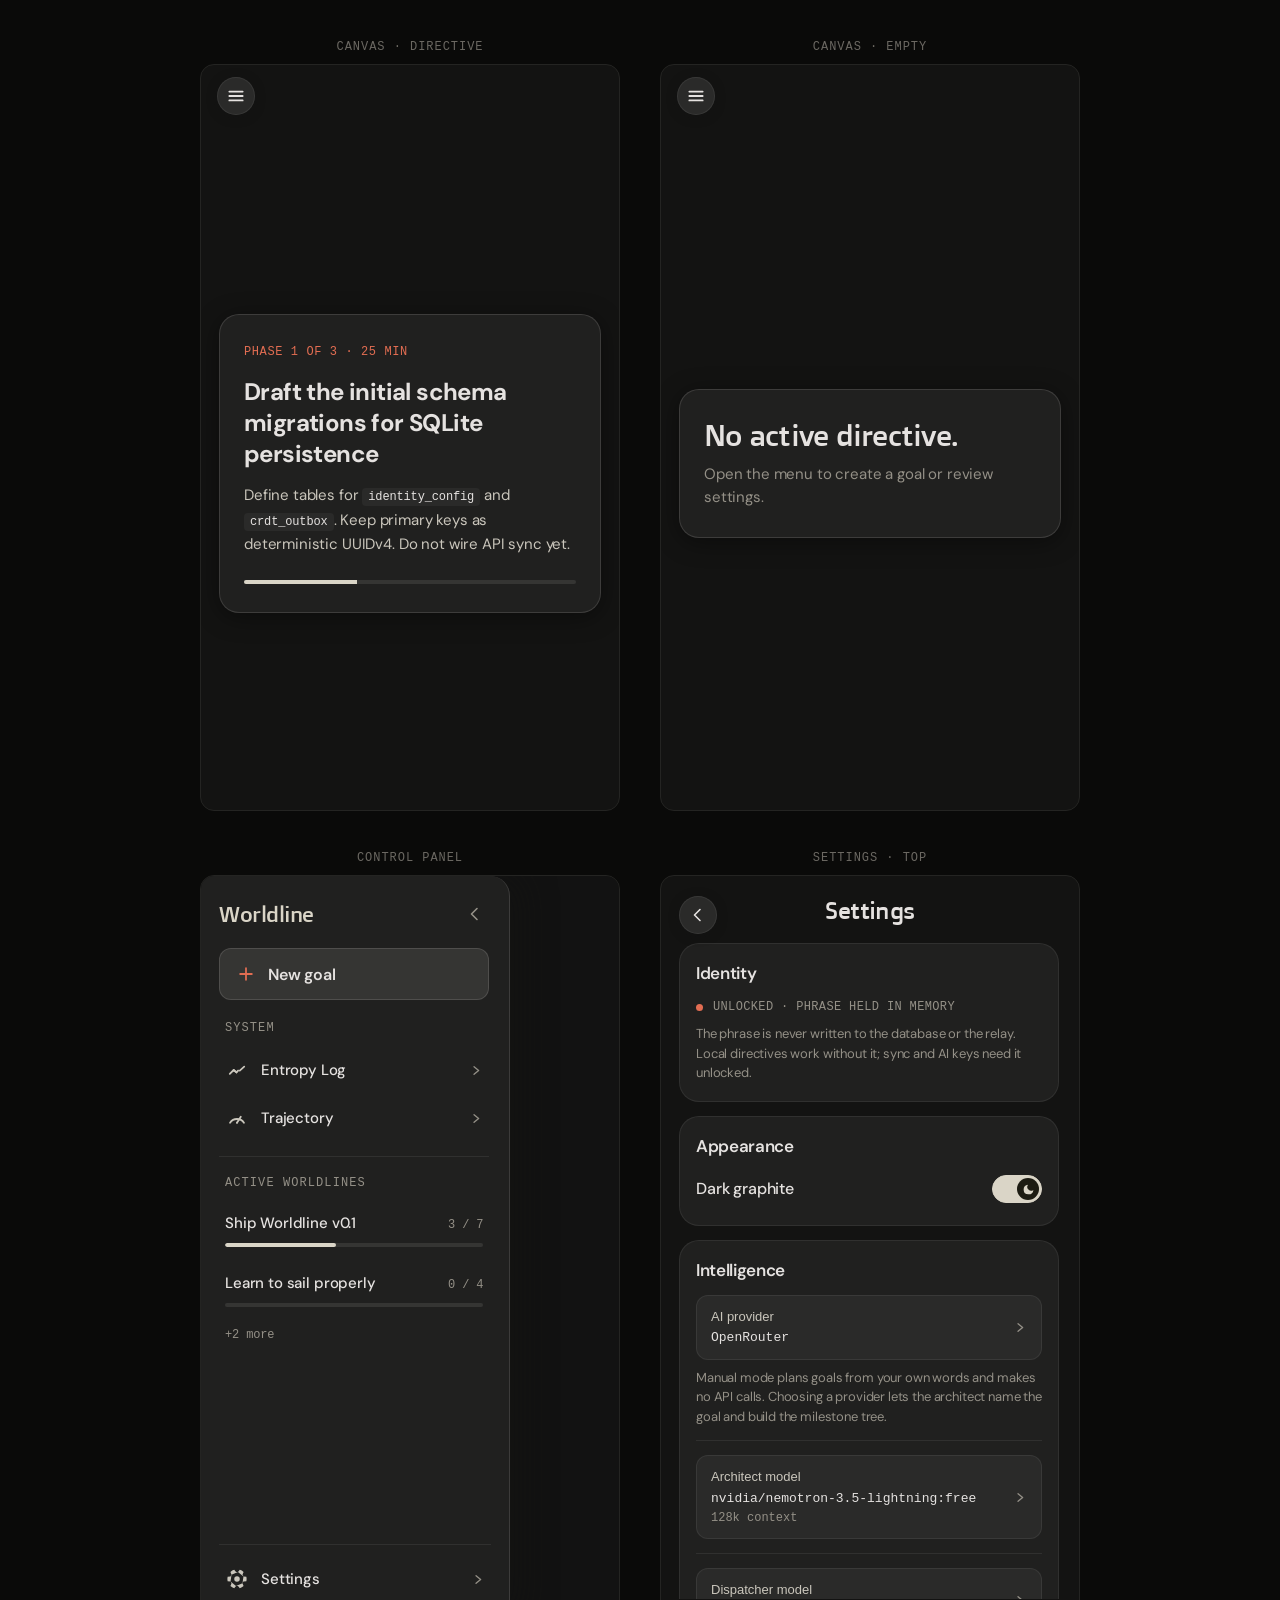
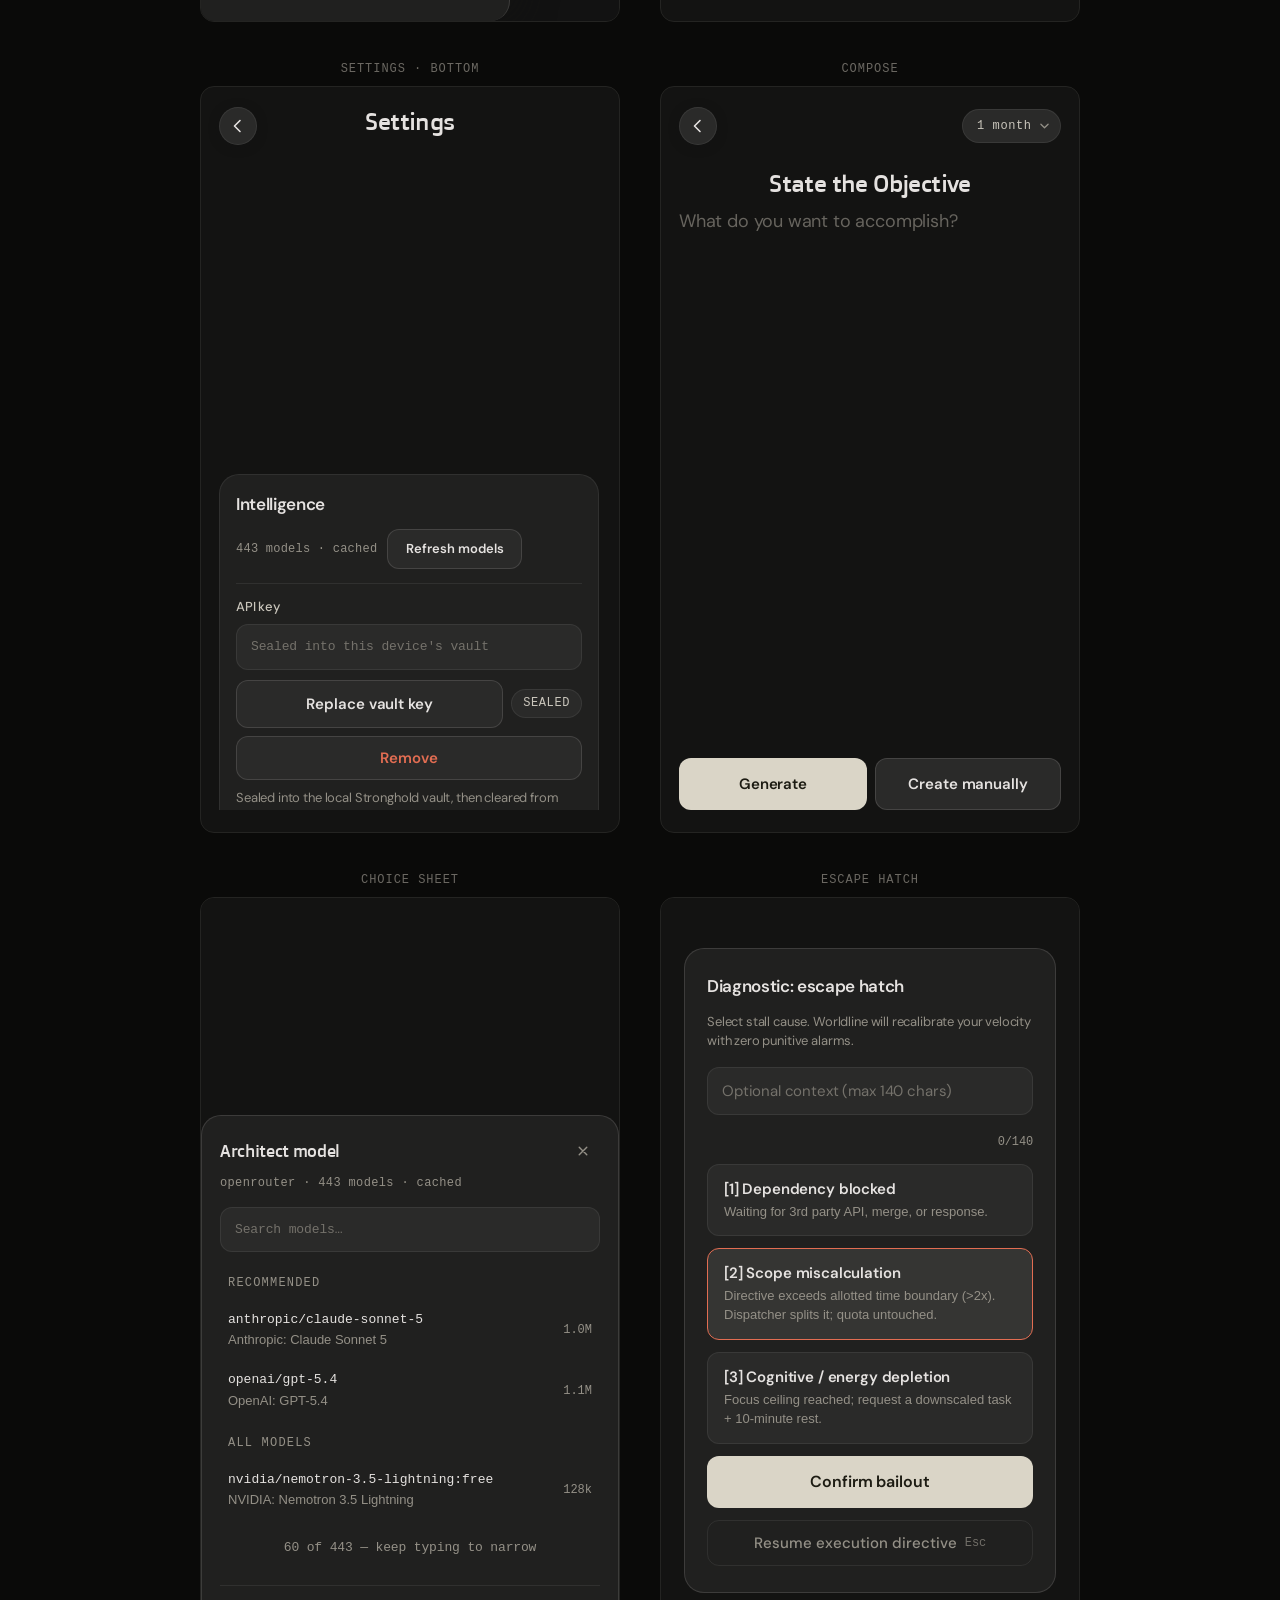
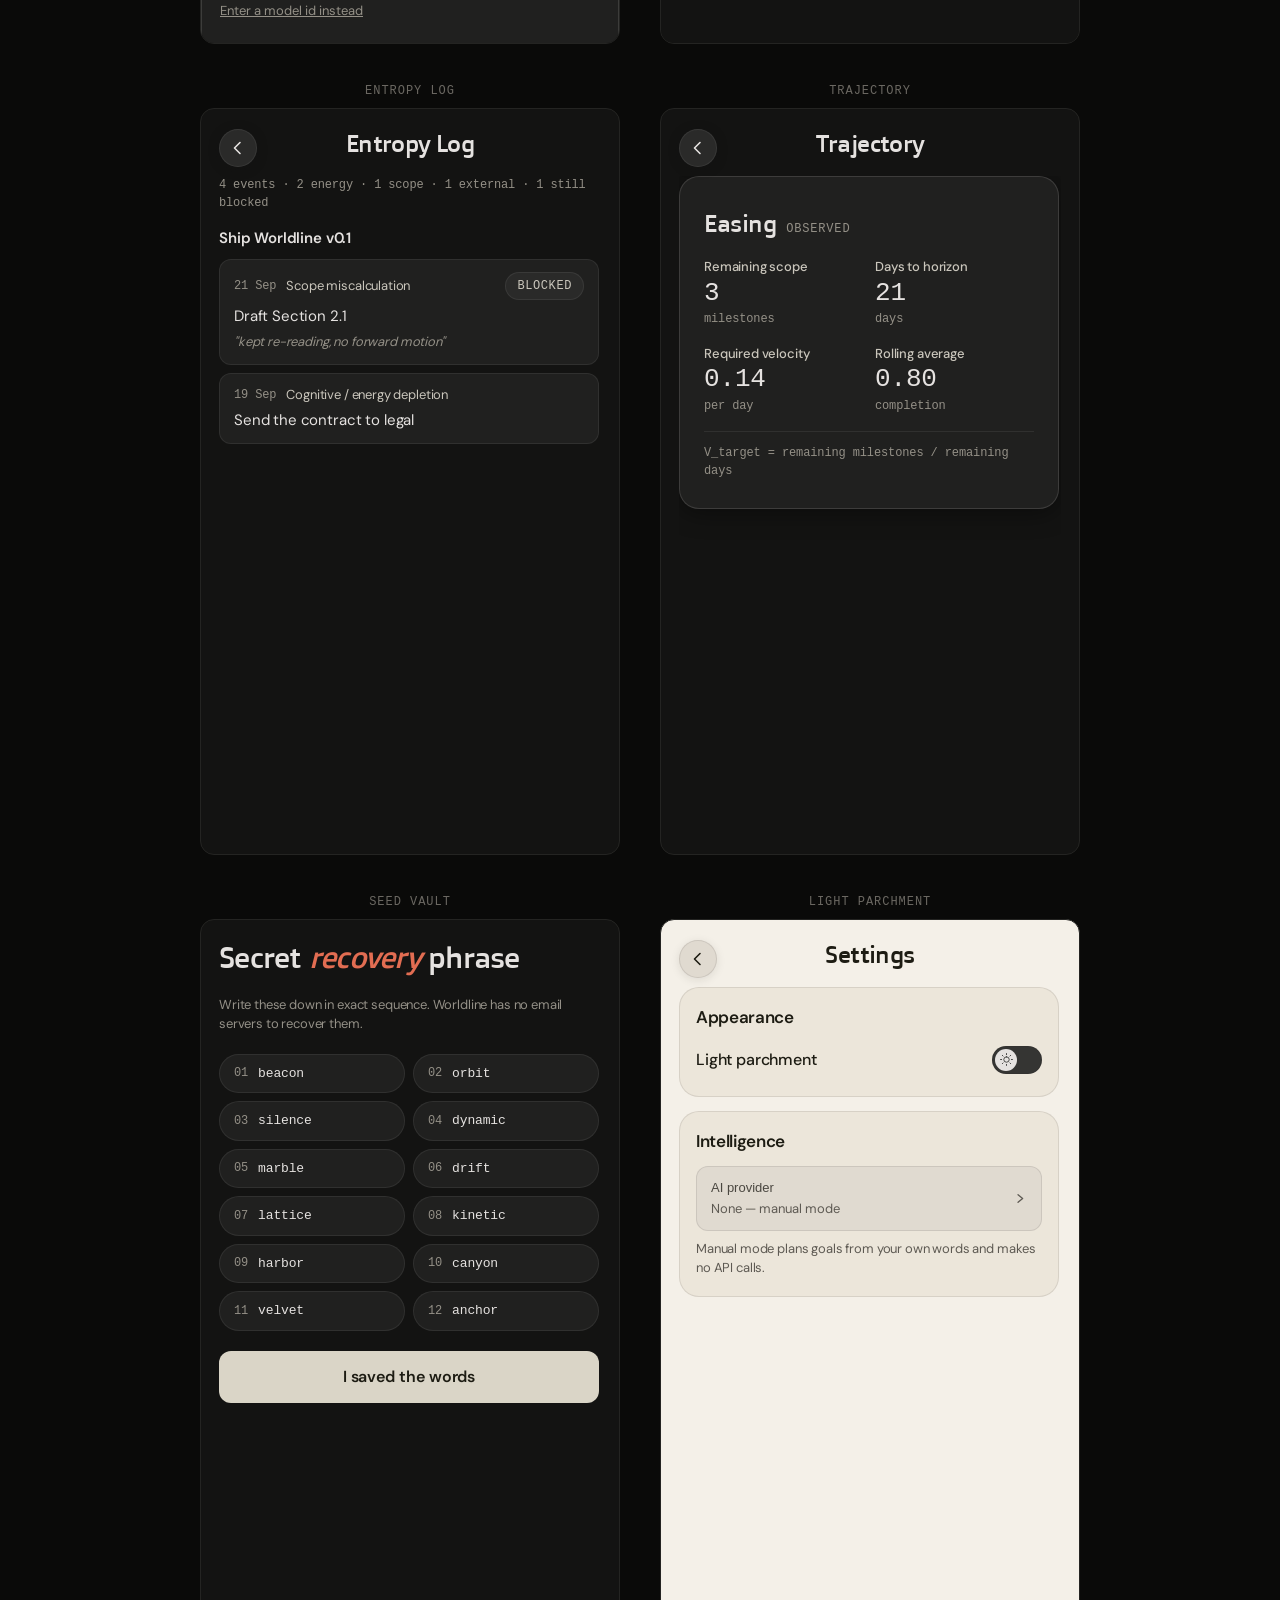
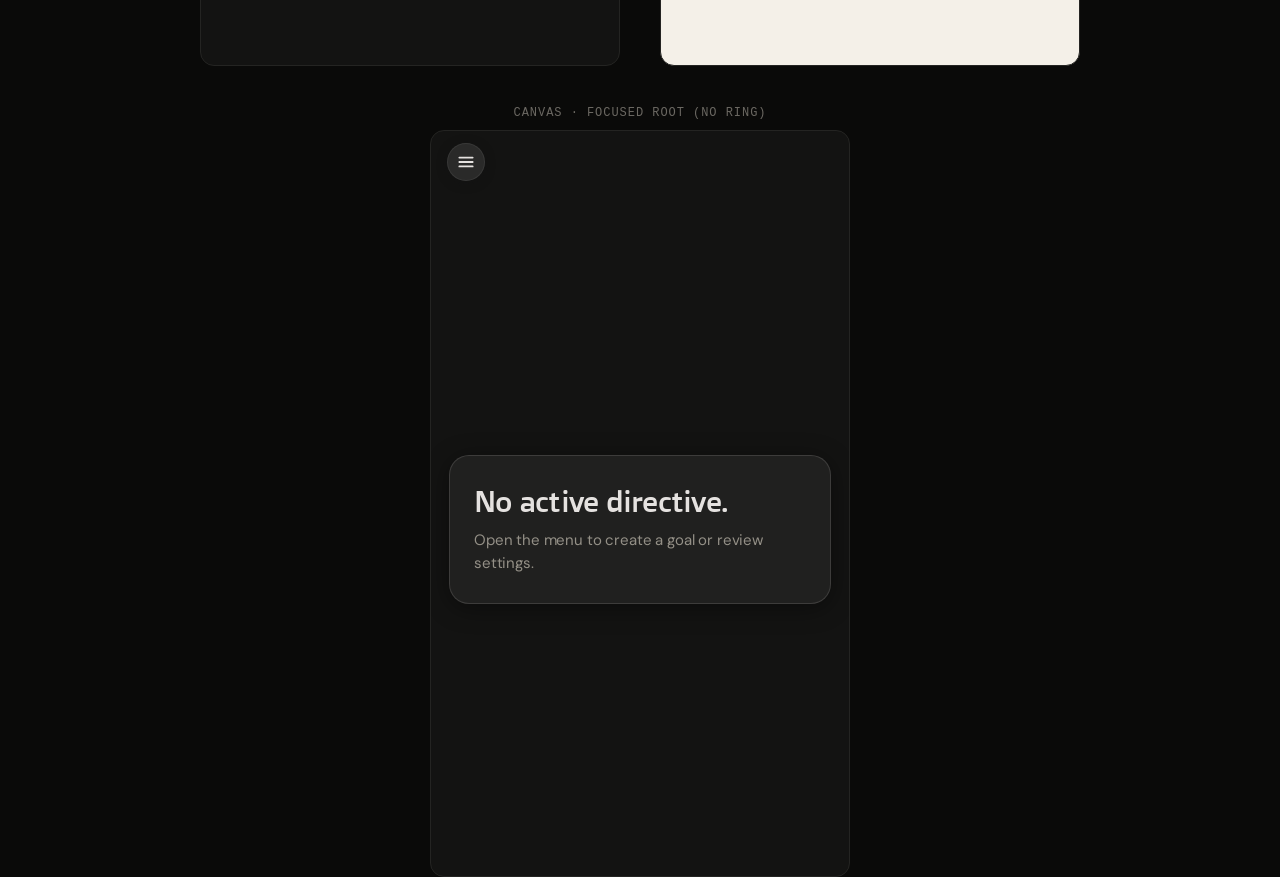
==== commit d8e137ae: "Update typography spec and design system rules Add 12px floor, named token scale, sentence-case head" ====
--- a/crates/wl-app/ui/preview.html
+++ b/crates/wl-app/ui/preview.html
@@ -72,6 +72,16 @@
     </style>
   </head>
   <body>
+    <script>
+      // Stand in for programmatic focus: the canvas root is focused on
+      // every boot (that is how it receives ⌘+Enter and Escape), so this
+      // is the state the focus-ring rule has to survive. A static
+      // screenshot cannot focus anything, so apply the class on load.
+      document.addEventListener('DOMContentLoaded', function () {
+        var r = document.querySelector('.wl-root[autofocus]');
+        if (r) { r.classList.add('focus'); }
+      });
+    </script>
     <div class="harness">
 
       <!-- ================= CANVAS: active directive ================= -->
@@ -156,7 +166,7 @@
                     </span>
                   </button>
                 </div>
-                <div class="wl-nav-group">
+                <div class="wl-nav-group wl-nav-worldlines">
                   <div class="wl-nav-label">Active worldlines</div>
                   <div class="wl-worldline">
                     <div class="wl-worldline-top">
@@ -449,7 +459,7 @@
           <div class="wl-page">
             <div class="wl-page-head">
               <button class="wl-circle-btn wl-back" aria-label="Back to the line">
-                <svg class="wl-icon wl-icon-back" viewBox="0 0 18 18" fill="none" stroke="currentColor" stroke-width="1.6" stroke-linecap="round" stroke-linejoin="round" aria-hidden="true"><path d="M11 3.5 5.5 9l3 3" /></svg>
+                <svg class="wl-icon wl-icon-back" viewBox="0 0 18 18" fill="none" stroke="currentColor" stroke-width="1.6" stroke-linecap="round" stroke-linejoin="round" aria-hidden="true"><path d="M11 3.5 5.5 9l5.5 5.5" /></svg>
               </button>
               <h1 class="wl-page-title">Trajectory</h1>
             </div>
@@ -543,6 +553,31 @@
         </div>
       </figure>
 
+
+      <!-- ================= FOCUS RING REGRESSION =================
+           Reproduces the boot state: the canvas root carries
+           tabindex="0" and is focused programmatically so it can receive
+           ⌘+Enter and Escape. The `:focus` class stands in for the
+           real focus. The frame must show NO coral ring — the ring is for
+           controls, and this element is an event target. -->
+      <figure class="frame">
+        <figcaption>canvas · focused root (no ring)</figcaption>
+        <div class="phone">
+          <div class="wl-root" tabindex="0" autofocus>
+            <div class="wl-float-layer">
+              <button class="wl-circle-btn wl-float-menu" aria-label="Open navigation">
+                <svg class="wl-icon wl-icon-menu" viewBox="0 0 18 18" fill="none" stroke="currentColor" stroke-width="1.6" stroke-linecap="round" aria-hidden="true"><path d="M3 5h12M3 9h12M3 13h12" /></svg>
+              </button>
+            </div>
+            <main class="wl-directive-container">
+              <div class="wl-directive-card">
+                <h1 class="wl-serif-title">No active directive.</h1>
+                <p class="wl-body-muted">Open the menu to create a goal or review settings.</p>
+              </div>
+            </main>
+          </div>
+        </div>
+      </figure>
     </div>
   </body>
 </html>
--- a/crates/wl-app/ui/public/wl.css
+++ b/crates/wl-app/ui/public/wl.css
@@ -28,12 +28,31 @@
       were three different-looking controls, and the provider was a native
       `<select>` that WebKitGTK painted as a near-white field with
       near-invisible text in it — `color-scheme` and `appearance: none`
-      do not reliably reach it. See §6.
+      do not reliably reach it. Settings now has no native form widget at
+      all. See §6.
 
    Preserved from the previous file: the single floating control, the
    bare compose field, the frictionful escape hatch, the cream CTA, the
    coral beacon's three sanctioned uses, and the readout-not-a-button
-   rule for Active Worldlines.
+   rule for Active worldlines.
+
+   ## 0. Verifying this file
+
+   Read the token LIST, not the rules:
+
+       grep -oE 'var\(--[a-z0-9-]+' public/wl.css | sort -u
+
+   Every name in that output needs a matching `--name:` definition. A
+   `var()` naming an undefined custom property is invalid at computed-value
+   time and **silently inherits**: the stylesheet still parses, the build
+   still passes, and the property quietly becomes whatever its parent had.
+   That is not hypothetical — `--wl-text-tertiary` was referenced thirteen
+   times, defined zero times, and inverted the control panel's hierarchy.
+
+   Then RENDER it. `../../preview.html` draws every screen's markup against
+   this file with no wasm and no Tauri shell. Reviewing a design by reading
+   a stylesheet is how the cascade-ordering bug in §11 shipped a
+   non-full-height control panel that looked like it belonged to nothing.
    ========================================================================== */
 
 
@@ -196,12 +215,32 @@
   outline: none;
 }
 
-/* Strict programmatic focus ring (skill §1 Tab traversal). */
+/* Strict programmatic focus ring (skill §1 Tab traversal).
+
+   `:not(.wl-root)` is load-bearing, and it was a visible bug. The rule
+   used a bare `[tabindex]:focus-visible`, which has specificity (0,2,0)
+   and therefore beat `.wl-root`'s own `outline: none` at (0,1,0) — so the
+   canvas painted a 1px coral ring around the ENTIRE 420×747 frame on
+   every launch. The canvas root carries `tabindex="0"` and `autofocus`
+   precisely so it can receive the ⌘+Enter and Escape keydowns, which
+   means it is focused programmatically on every boot, which means the
+   ring was not an edge case but the first thing a user saw.
+
+   Those `tabindex` roots are EVENT TARGETS, not controls. A focus ring
+   exists to tell a keyboard user where they are among things they can
+   operate; a wrapper that is focused so it can observe a keystroke is
+   not one of them, and ringing it tells the user nothing actionable. So
+   the exclusion is explicit rather than deleting `[tabindex]` outright,
+   which would silently un-ring a future genuinely-focusable custom
+   control.
+
+   Note what this is NOT: the `tabindex` is still there and the element is
+   still focusable. Suppressing the ring does not suppress focus. */
 button:focus-visible,
 input:focus-visible,
 textarea:focus-visible,
 select:focus-visible,
-[tabindex]:focus-visible {
+[tabindex]:focus-visible:not(.wl-root) {
   outline: 1px solid var(--wl-accent-coral);
   outline-offset: 2px;
 }
@@ -1134,7 +1173,7 @@
    a progress bar on the same line. 312px (74%) matches the proportion of
    the sidebar this was modelled on and gives the readout room. */
 .wl-nav-backdrop {
-  align-items: flex-start;
+  align-items: stretch;
   justify-content: flex-start;
   padding: 0;
   background: rgba(19, 19, 18, 0.72);
@@ -1149,13 +1188,19 @@
   padding: 22px 18px 18px;
   display: flex;
   flex-direction: column;
-  /* Hug the content, capped at the frame. The sheet is a CARD anchored to
-     the top-left, not a full-height drawer: a panel stretched to 747px
-     with two goals in it is ~300px of nothing, and no amount of internal
-     alignment makes an empty half a panel look deliberate. Capping rather
-     than fixing the height means the long case (six goals plus a long
-     entropy log) still scrolls inside the frame instead of overflowing. */
-  max-height: 100%;
+  /* Full height, top to bottom. The user asked for this directly after a
+     build where the sheet hugged its content and stopped halfway down the
+     frame: a panel that does not reach the bottom edge of a 747px window
+     reads as a card that failed to open, not as a deliberate choice. A
+     drawer that ends mid-air leaves the canvas visible beneath it and the
+     user cannot tell whether the tap missed or the surface is broken.
+
+     This reverses the "hug the content" rule the previous revision
+     encoded. That rule was not wrong about the VOID — a stretched sheet
+     with two goals in it does have ~300px of nothing — it was wrong about
+     the fix. The void is handled below, by letting the worldline readout
+     absorb the slack, not by shrinking the panel. */
+  height: 100%;
   box-shadow: var(--wl-raise-sheet);
   animation: wl-nav-slide var(--duration-modal) var(--ease-tactile);
 }
@@ -1210,29 +1255,36 @@
 .wl-nav-close svg { display: block; }
 
 .wl-nav-scroll {
-  flex: 0 1 auto;
+  /* Grows to fill the sheet, so the groups spread over the full 747px
+     instead of leaving the bottom third empty. */
+  flex: 1 1 auto;
   min-height: 0;
   margin: 18px 0 12px;
   display: flex;
   flex-direction: column;
   gap: 20px;
-  /* Content sits at the TOP of the scroll region and the leftover height
-     is simply left empty. The previous version had the groups centred,
-     which put a ~200px void between the worldline readout and the
-     Settings row and made the panel look like it had lost its contents.
-
-     That void is the same defect the module doc records having been fixed
-     once already: an earlier design pinned two buttons to the floor behind
-     a `flex: 1` spacer, and the spacer WAS the layout. A panel that
-     routes to other pages is a browser, and a browser with a hole in it
-     reads as broken. The honest shape is a top-aligned list that ends where
-     its content ends — short when there is little to say, which is the
-     normal case, because most installs have one or two goals. */
+  /* The fixed things (the action, the System rows) keep their rhythm at
+     the top; the LAST group absorbs the slack. `space-between` would
+     spread the gaps evenly instead, which pulls the primary action away
+     from the top of the sheet and reads as a broken layout. */
   justify-content: flex-start;
 }
-/* The gap is carried by the last group, not by the scroll region, so a
-   long list reaches the footer instead of stopping short of it. */
-.wl-nav-group:last-child { margin-bottom: 0; }
+/* The worldline group takes the leftover height.
+
+   This is what makes a full-height sheet not a full-height VOID. A panel
+   stretched to 747px whose content ends at 400px has 350px of nothing in
+   it, and that reads as a panel that failed to load rather than as a
+   deliberately tall one. Giving the slack to the readout means the empty
+   space sits INSIDE the list region — where a list is expected to have
+   room — instead of below the whole panel.
+
+   `.wl-nav-worldlines` is a class rather than `:last-child` so the
+   specificity is deliberate: it has to win against the `.wl-nav-group +
+   .wl-nav-group` margin rule below, which also targets it. */
+.wl-nav-worldlines {
+  flex: 1 1 auto;
+  min-height: 0;
+}
 
 /* The primary action. The ONE filled surface in the panel, mirroring the
    reference sidebar's highlighted top row. */
